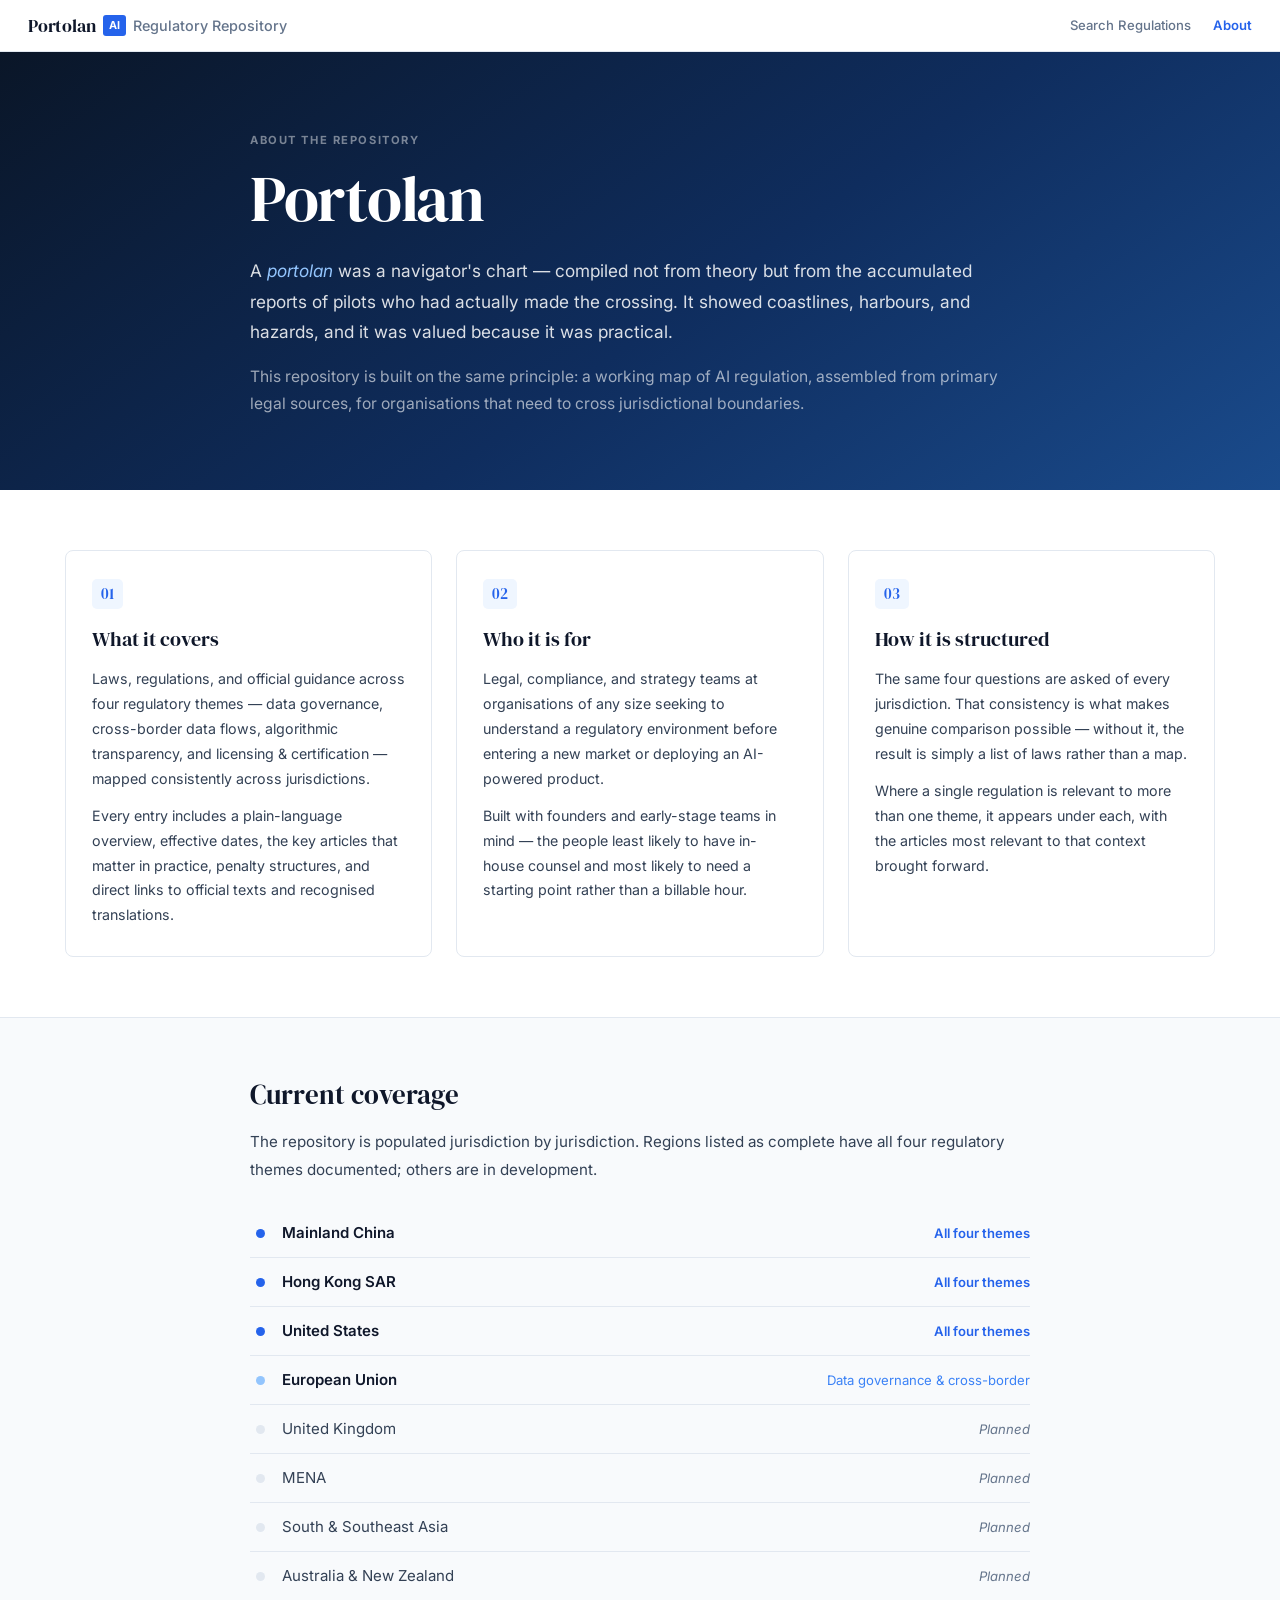
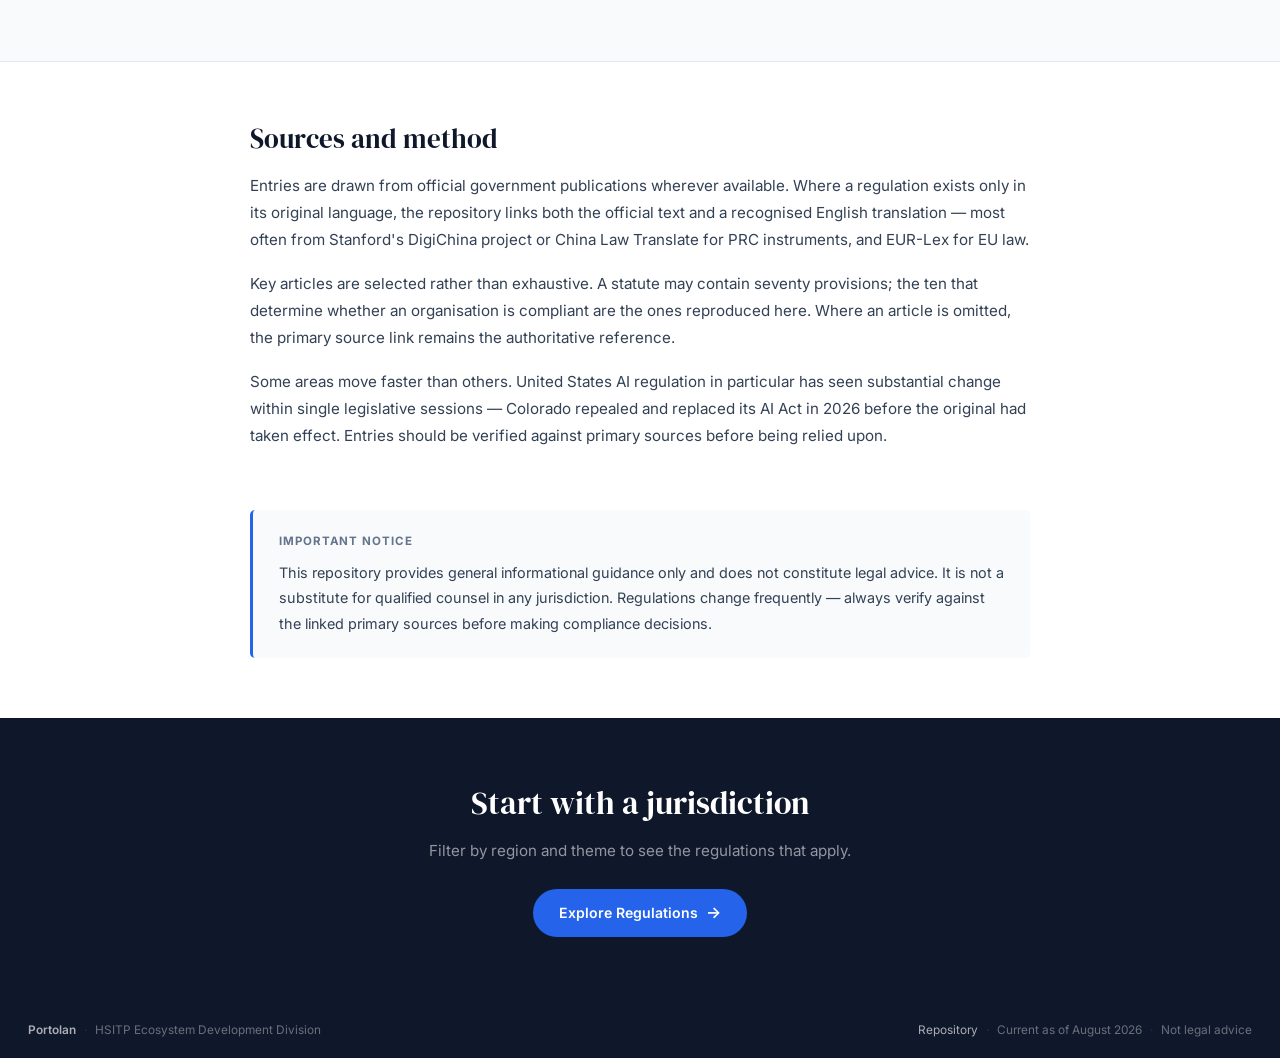
==== about.html @ 6fa6a789 "add about page" ====
<!DOCTYPE html>
<html lang="en">
<head>
  <meta charset="UTF-8">
  <meta name="viewport" content="width=device-width, initial-scale=1.0">
  <title>About — Portolan</title>
  <link href="https://fonts.googleapis.com/css2?family=DM+Serif+Display:ital@0;1&family=Inter:wght@400;500;600;700&display=swap" rel="stylesheet">
  <style>/* ════════════════════════════════════════════════════════════
   DESIGN TOKENS
   ════════════════════════════════════════════════════════════ */
:root {
  --blue:        #2563EB;
  --blue-mid:    #3B82F6;
  --blue-light:  #DBEAFE;
  --blue-xlight: #EFF6FF;
  --ink:         #0F172A;
  --ink-mid:     #334155;
  --ink-light:   #64748B;
  --rule:        #E2E8F0;
  --surface:     #F8FAFC;
  --white:       #FFFFFF;

  --c-data:         #0369A1; --c-data-bg:         #E0F2FE;
  --c-crossborder:  #6D28D9; --c-crossborder-bg:  #EDE9FE;
  --c-transparency: #0F766E; --c-transparency-bg: #CCFBF1;
  --c-licensing:    #B45309; --c-licensing-bg:    #FEF3C7;

  --font-display: 'DM Serif Display', Georgia, serif;
  --font-body:    'Inter', system-ui, sans-serif;
  --radius:       8px;
  --radius-sm:    5px;
  --shadow:       0 1px 3px rgba(0,0,0,0.07), 0 2px 8px rgba(0,0,0,0.05);
  --shadow-lg:    0 8px 28px rgba(0,0,0,0.12);
  --sidebar-w:    260px;
  --header-h:     52px;
}

*, *::before, *::after { box-sizing: border-box; margin: 0; padding: 0; }
html { scroll-behavior: smooth; }
body { font-family: var(--font-body); color: var(--ink-mid); background: var(--surface); line-height: 1.6; }
a { color: inherit; text-decoration: none; }
button { cursor: pointer; font-family: var(--font-body); }

/* ── HEADER ─────────────────────────────────────────────────  */
.site-header {
  position: fixed; top: 0; left: 0; right: 0;
  height: var(--header-h);
  background: rgba(255,255,255,0.93);
  backdrop-filter: blur(10px);
  border-bottom: 1px solid var(--rule);
  z-index: 300;
  display: flex; align-items: center;
}
.header-inner {
  max-width: 1300px; margin: 0 auto;
  padding: 0 28px; width: 100%;
  display: flex; align-items: center; justify-content: space-between;
}
.logo {
  display: flex; align-items: center; gap: 7px;
  font-weight: 600; font-size: 0.9rem; color: var(--ink);
  text-decoration: none;
}
.logo-mark {
  font-family: var(--font-display);
  font-size: 1.15rem;
  font-weight: 400;
  letter-spacing: -0.01em;
  color: var(--ink);
}
.logo-pill { background: var(--blue); color: #fff; font-size: 0.68rem; font-weight: 700; padding: 2px 6px; border-radius: 3px; }
.logo-rest { color: var(--ink-light); font-weight: 500; }
.header-nav { display: flex; gap: 22px; }
.nav-link { font-size: 0.82rem; font-weight: 500; color: var(--ink-light); transition: color 0.15s; }
.nav-link:hover { color: var(--blue); }

/* ── WELCOME ─────────────────────────────────────────────────  */
.welcome {
  min-height: 100vh;
  background: linear-gradient(145deg, #0A1628 0%, #0F2D5E 50%, #1A4B8C 100%);
  display: flex; align-items: center; justify-content: center;
  position: relative; overflow: hidden;
  padding-top: var(--header-h);
}
.ambient-words { position: absolute; inset: 0; pointer-events: none; user-select: none; }
.aw { position: absolute; font-family: var(--font-display); color: rgba(255,255,255,0.04); font-style: italic; white-space: nowrap; }
.aw-1  { top:  8%; left:  5%; font-size: 5.5rem; }
.aw-2  { top: 12%; right: 7%; font-size: 8rem; }
.aw-3  { top: 40%; left:  2%; font-size: 3.5rem; }
.aw-4  { top: 62%; left: 10%; font-size: 6rem; }
.aw-5  { top: 74%; right: 5%; font-size: 4.5rem; }
.aw-6  { top: 26%; left: 36%; font-size: 3rem; opacity: 0.03; }
.aw-7  { top: 82%; left: 42%; font-size: 4rem; }
.aw-8  { top:  4%; left: 56%; font-size: 2.8rem; }
.aw-9  { top: 50%; right: 3%; font-size: 7rem; }
.aw-10 { top: 88%; left:  2%; font-size: 3rem; }
.aw-11 { top: 32%; right: 22%; font-size: 4.5rem; }
.aw-12 { top: 67%; right: 28%; font-size: 2.8rem; }

.welcome-content { position: relative; z-index: 1; text-align: center; max-width: 640px; padding: 36px 28px; }
.welcome-eyebrow { font-size: 0.7rem; font-weight: 700; letter-spacing: 0.14em; text-transform: uppercase; color: rgba(255,255,255,0.45); margin-bottom: 16px; }
.welcome-title { font-family: var(--font-display); font-size: clamp(2.2rem, 4.5vw, 3.8rem); font-weight: 400; color: #fff; line-height: 1.15; margin-bottom: 18px; letter-spacing: -0.02em; }
.welcome-title em { font-style: italic; color: #93C5FD; }
.welcome-sub { font-size: 0.92rem; color: rgba(255,255,255,0.65); max-width: 480px; margin: 0 auto 24px; line-height: 1.65; }
.welcome-meta { display: flex; justify-content: center; flex-wrap: wrap; gap: 8px; margin-bottom: 32px; }
.meta-chip { background: rgba(255,255,255,0.08); border: 1px solid rgba(255,255,255,0.16); border-radius: 999px; padding: 4px 13px; font-size: 0.78rem; color: rgba(255,255,255,0.8); }
.meta-chip strong { color: #fff; }
.btn-explore { display: inline-flex; align-items: center; gap: 8px; background: var(--blue); color: #fff; font-size: 0.88rem; font-weight: 600; padding: 11px 26px; border-radius: 999px; border: none; transition: background 0.2s, transform 0.2s; cursor: pointer; }
.btn-explore:hover { background: var(--blue-mid); transform: translateY(-1px); }
.btn-arrow { font-size: 1rem; animation: bounce 2s ease-in-out infinite; }
@keyframes bounce { 0%,100%{transform:translateY(0)} 50%{transform:translateY(4px)} }
.scroll-hint { position: absolute; bottom: 20px; left: 50%; transform: translateX(-50%); font-size: 0.65rem; letter-spacing: 0.2em; text-transform: uppercase; color: rgba(255,255,255,0.25); }

/* ── PLATFORM LAYOUT ─────────────────────────────────────────  */
.platform {
  display: flex; min-height: 100vh;
  max-width: 1300px; margin: 0 auto;
  padding-top: 40px; align-items: flex-start;
}

/* ── SIDEBAR ─────────────────────────────────────────────────  */
.sidebar {
  width: var(--sidebar-w); flex-shrink: 0;
  position: sticky; top: calc(var(--header-h) + 20px);
  max-height: calc(100vh - var(--header-h) - 40px);
  overflow-y: auto; padding: 0 0 40px 24px;
}
.sidebar::-webkit-scrollbar { width: 3px; }
.sidebar::-webkit-scrollbar-thumb { background: var(--rule); border-radius: 2px; }
.sidebar-inner { background: var(--white); border-radius: var(--radius); border: 1px solid var(--rule); padding: 18px 20px; box-shadow: var(--shadow); }
.sidebar-header { display: flex; align-items: center; justify-content: space-between; margin-bottom: 16px; padding-bottom: 12px; border-bottom: 1px solid var(--rule); }
.sidebar-title { font-size: 0.75rem; font-weight: 700; text-transform: uppercase; letter-spacing: 0.08em; color: var(--ink); }
.btn-clear-all { font-size: 0.72rem; color: var(--blue); background: none; border: none; font-weight: 600; padding: 0; }
.btn-clear-all:hover { text-decoration: underline; }

.filter-block { margin-bottom: 16px; }
.filter-label { display: block; font-size: 0.7rem; font-weight: 700; text-transform: uppercase; letter-spacing: 0.07em; color: var(--ink-light); margin-bottom: 6px; }
.search-wrap { position: relative; }
.filter-input { width: 100%; padding: 7px 10px 7px 30px; border: 1.5px solid var(--rule); border-radius: var(--radius-sm); font-size: 0.82rem; color: var(--ink); background: var(--surface); transition: border-color 0.15s; }
.filter-input:focus { outline: none; border-color: var(--blue); }
.search-icon { position: absolute; left: 9px; top: 50%; transform: translateY(-50%); font-size: 1rem; color: var(--ink-light); pointer-events: none; }
.filter-select {
  width: 100%; padding: 7px 28px 7px 10px;
  border: 1.5px solid var(--rule); border-radius: var(--radius-sm);
  font-size: 0.82rem; color: var(--ink); background: var(--surface);
  appearance: none;
  background-image: url("data:image/svg+xml,%3Csvg xmlns='http://www.w3.org/2000/svg' width='10' height='6' viewBox='0 0 10 6'%3E%3Cpath d='M1 1l4 4 4-4' stroke='%2364748B' stroke-width='1.5' fill='none' stroke-linecap='round'/%3E%3C/svg%3E");
  background-repeat: no-repeat; background-position: right 10px center;
  cursor: pointer; transition: border-color 0.15s;
}
.filter-select:focus { outline: none; border-color: var(--blue); }

.theme-pills { display: flex; flex-direction: column; gap: 5px; }
.theme-pill { text-align: left; padding: 6px 10px; border-radius: var(--radius-sm); border: 1.5px solid var(--rule); background: var(--white); font-size: 0.78rem; font-weight: 500; color: var(--ink-mid); transition: all 0.12s; }
.theme-pill:hover { border-color: var(--blue); color: var(--blue); }
.theme-pill.active { background: var(--blue-xlight); border-color: var(--blue-light); color: var(--blue); font-weight: 600; }
.theme-pill[data-theme="data"].active         { background: var(--c-data-bg);         border-color: #BAE6FD; color: var(--c-data); }
.theme-pill[data-theme="crossborder"].active  { background: var(--c-crossborder-bg);  border-color: #C4B5FD; color: var(--c-crossborder); }
.theme-pill[data-theme="transparency"].active { background: var(--c-transparency-bg); border-color: #99F6E4; color: var(--c-transparency); }
.theme-pill[data-theme="licensing"].active    { background: var(--c-licensing-bg);    border-color: #FDE68A; color: var(--c-licensing); }
.btn-apply { width: 100%; padding: 8px 0; background: var(--blue); color: #fff; border: none; border-radius: var(--radius-sm); font-size: 0.82rem; font-weight: 600; transition: background 0.15s; margin-top: 4px; }
.btn-apply:hover { background: var(--blue-mid); }

/* ── RESULTS AREA ────────────────────────────────────────────  */
.results-area { flex: 1; min-width: 0; padding: 0 28px 56px; }
.results-topbar { display: flex; align-items: center; justify-content: space-between; margin-bottom: 14px; padding-bottom: 12px; border-bottom: 1px solid var(--rule); }
.results-count { font-size: 0.8rem; color: var(--ink-light); font-weight: 500; }
.sort-wrap { display: flex; align-items: center; gap: 7px; }
.sort-label { font-size: 0.76rem; color: var(--ink-light); }
.sort-select { padding: 4px 24px 4px 8px; border: 1.5px solid var(--rule); border-radius: var(--radius-sm); font-size: 0.78rem; color: var(--ink); background: var(--white); appearance: none; background-image: url("data:image/svg+xml,%3Csvg xmlns='http://www.w3.org/2000/svg' width='10' height='6' viewBox='0 0 10 6'%3E%3Cpath d='M1 1l4 4 4-4' stroke='%2364748B' stroke-width='1.5' fill='none' stroke-linecap='round'/%3E%3C/svg%3E"); background-repeat: no-repeat; background-position: right 8px center; cursor: pointer; }

/* Active filter tags */
.active-tags { display: flex; flex-wrap: wrap; gap: 6px; margin-bottom: 16px; min-height: 0; }
.active-tag { display: inline-flex; align-items: center; gap: 5px; background: var(--blue-xlight); border: 1px solid var(--blue-light); border-radius: 999px; padding: 2px 9px 2px 10px; font-size: 0.73rem; font-weight: 600; color: var(--blue); }
.tag-remove { background: none; border: none; color: var(--blue); font-size: 0.95rem; line-height: 1; padding: 0; opacity: 0.7; }
.tag-remove:hover { opacity: 1; }

/* ── OVERVIEW PANEL ──────────────────────────────────────────  */
#overview-panel { display: none; margin-bottom: 22px; }
.overview-inner {
  background: linear-gradient(135deg, #EFF6FF 0%, #F0FDF4 100%);
  border: 1.5px solid var(--blue-light);
  border-radius: var(--radius);
  padding: 20px 24px;
}
.overview-eyebrow { font-size: 0.67rem; font-weight: 700; text-transform: uppercase; letter-spacing: 0.1em; color: var(--blue); margin-bottom: 5px; }
.overview-title { font-family: var(--font-display); font-size: 1.2rem; color: var(--ink); margin-bottom: 10px; font-weight: 400; line-height: 1.3; }
.overview-intro { font-size: 0.84rem; color: var(--ink-mid); line-height: 1.65; margin-bottom: 14px; }
.overview-sub { font-size: 0.68rem; font-weight: 700; text-transform: uppercase; letter-spacing: 0.07em; color: var(--ink-light); margin-bottom: 8px; }
.overview-list { list-style: none; display: flex; flex-direction: column; gap: 5px; margin-bottom: 12px; }
.overview-list li { font-size: 0.82rem; color: var(--ink-mid); line-height: 1.5; padding-left: 16px; position: relative; }
.overview-list li::before { content: "→"; position: absolute; left: 0; color: var(--blue); font-size: 0.74rem; }
.overview-note { font-size: 0.78rem; color: var(--ink-light); line-height: 1.55; padding: 9px 12px; background: rgba(255,255,255,0.7); border-radius: var(--radius-sm); border-left: 3px solid var(--blue-light); }
.overview-note strong { color: var(--ink-mid); }

/* ── THEME GROUP ─────────────────────────────────────────────  */
.results-grid { display: flex; flex-direction: column; gap: 24px; }
.theme-group { display: flex; flex-direction: column; }
.theme-group-header { display: flex; align-items: center; justify-content: space-between; margin-bottom: 12px; padding-bottom: 8px; border-bottom: 1px solid var(--rule); }
.theme-group-count { font-size: 0.72rem; color: var(--ink-light); font-weight: 500; }

/* ── THEME TAGS ──────────────────────────────────────────────  */
.theme-tag { display: inline-block; border-radius: 999px; padding: 2px 9px; font-size: 0.68rem; font-weight: 700; }
.theme-tag.data         { background: var(--c-data-bg);         color: var(--c-data); }
.theme-tag.crossborder  { background: var(--c-crossborder-bg);  color: var(--c-crossborder); }
.theme-tag.transparency { background: var(--c-transparency-bg); color: var(--c-transparency); }
.theme-tag.licensing    { background: var(--c-licensing-bg);    color: var(--c-licensing); }

/* ── SQUARE TILES ────────────────────────────────────────────
   This is the key UI element — small square buttons, title only.
   Content is revealed only in the popup modal.
   ────────────────────────────────────────────────────────────  */
.tiles-grid {
  display: grid;
  /*
    Fixed square-ish tiles: 160px minimum width.
    Auto-fill means as many columns as fit the space.
  */
  grid-template-columns: repeat(auto-fill, minmax(160px, 1fr));
  gap: 10px;
}

.reg-tile {
  /* Square via aspect-ratio */
  aspect-ratio: 1 / 1;
  background: var(--white);
  border: 1.5px solid var(--rule);
  border-radius: var(--radius);
  padding: 14px;
  cursor: pointer;
  display: flex;
  flex-direction: column;
  align-items: flex-start;
  justify-content: space-between;
  text-align: left;
  transition: transform 0.15s, box-shadow 0.15s, border-color 0.15s, background 0.15s;
}
.reg-tile:hover {
  transform: translateY(-2px);
  box-shadow: var(--shadow-lg);
  border-color: var(--blue-light);
  background: var(--blue-xlight);
}

/* Short name badge at top */
.tile-badge {
  background: var(--ink);
  color: var(--white);
  font-size: 0.62rem;
  font-weight: 700;
  padding: 2px 7px;
  border-radius: 3px;
  letter-spacing: 0.04em;
  white-space: nowrap;
  transition: background 0.15s;
}
.reg-tile:hover .tile-badge { background: var(--blue); }

/* Regulation name at bottom */
.tile-name {
  font-size: 0.78rem;
  font-weight: 600;
  color: var(--ink);
  line-height: 1.35;
  /* Allow wrapping — tiles are square so text can fill the space */
  word-break: break-word;
  hyphens: auto;
}

/* ── EMPTY STATE ─────────────────────────────────────────────  */
.empty-state { text-align: center; padding: 60px 24px; }
.empty-title { font-family: var(--font-display); font-size: 1.3rem; color: var(--ink); margin-bottom: 6px; }
.empty-sub { font-size: 0.84rem; color: var(--ink-light); }

/* ── MODAL ───────────────────────────────────────────────────  */
.modal-overlay { position: fixed; inset: 0; background: rgba(10,22,40,0.52); display: none; align-items: center; justify-content: center; z-index: 400; padding: 20px; }
.modal-overlay.active { display: flex; }
.modal-box { background: var(--white); border-radius: 12px; box-shadow: var(--shadow-lg); max-width: 680px; width: 100%; max-height: 88vh; overflow-y: auto; padding: 36px 40px; position: relative; }
.modal-box::-webkit-scrollbar { width: 3px; }
.modal-box::-webkit-scrollbar-thumb { background: var(--rule); border-radius: 2px; }
.modal-close { position: absolute; top: 16px; right: 18px; background: var(--surface); border: 1px solid var(--rule); border-radius: 50%; width: 30px; height: 30px; font-size: 1.1rem; color: var(--ink-light); line-height: 1; transition: background 0.15s; cursor: pointer; }
.modal-close:hover { background: var(--rule); }
.modal-region { font-size: 0.68rem; font-weight: 700; text-transform: uppercase; letter-spacing: 0.08em; color: var(--blue); margin-bottom: 5px; }
.modal-title { font-family: var(--font-display); font-size: 1.45rem; color: var(--ink); margin-bottom: 12px; line-height: 1.25; }
.modal-section { margin-bottom: 18px; }
.modal-section h3 { font-size: 0.68rem; font-weight: 700; text-transform: uppercase; letter-spacing: 0.07em; color: var(--ink-light); margin-bottom: 6px; }
.modal-section p { font-size: 0.87rem; color: var(--ink-mid); line-height: 1.65; }

/* Key articles table */
.articles-list { display: flex; flex-direction: column; }
.article-row { display: grid; grid-template-columns: 190px 1fr; gap: 14px; padding: 8px 0; border-bottom: 1px solid var(--rule); align-items: baseline; }
.article-row:last-child { border-bottom: none; }
.article-ref  { font-size: 0.75rem; font-weight: 700; color: var(--blue); }
.article-text { font-size: 0.82rem; color: var(--ink-mid); line-height: 1.55; }

/* Source links */
.modal-sources { display: flex; gap: 14px; padding-top: 14px; border-top: 1px dashed var(--rule); flex-wrap: wrap; margin-top: 4px; }
.source-link { font-size: 0.77rem; font-weight: 600; text-decoration: none; transition: opacity 0.15s; }
.source-link:hover { opacity: 0.7; }
.source-link.primary  { color: var(--blue);      border-bottom: 1.5px solid var(--blue-light); }
.source-link.secondary{ color: var(--ink-light); border-bottom: 1.5px solid var(--rule); }

/* ── FOOTER ──────────────────────────────────────────────────  */
.site-footer { background: var(--ink); padding: 18px 28px; }
.footer-inner { max-width: 1300px; margin: 0 auto; display: flex; justify-content: space-between; align-items: center; flex-wrap: wrap; gap: 6px; }
.footer-left, .footer-right { display: flex; align-items: center; gap: 8px; font-size: 0.74rem; color: rgba(255,255,255,0.38); }
.footer-logo { color: rgba(255,255,255,0.65); font-weight: 600; }
.footer-divider { opacity: 0.3; }

/* ── RESPONSIVE ──────────────────────────────────────────────  */
@media (max-width: 900px) {
  .platform { flex-direction: column; padding-top: 20px; }
  .sidebar { width: 100%; position: static; max-height: none; padding: 0 16px; overflow: visible; }
  .results-area { padding: 0 16px 40px; }
  .about-inner { grid-template-columns: 1fr; gap: 20px; }
  .tiles-grid { grid-template-columns: repeat(auto-fill, minmax(130px, 1fr)); }
}
@media (max-width: 600px) {
  .welcome-title { font-size: 2rem; }
  .header-inner { padding: 0 14px; }
  .logo-rest { display: none; }
  .modal-box { padding: 24px 18px; }
  .article-row { grid-template-columns: 1fr; gap: 3px; }
}

/* ── MODAL SOURCES LIST ──────────────────────────────────────
   Multiple descriptive source links stacked vertically.
   ──────────────────────────────────────────────────────────── */
.sources-list {
  display: flex;
  flex-direction: column;
  gap: 7px;
}
.modal-sources {
  padding-top: 14px;
  border-top: 1px dashed var(--rule);
  margin-top: 4px;
}
.modal-sources h3 {
  font-size: 0.68rem;
  font-weight: 700;
  text-transform: uppercase;
  letter-spacing: 0.07em;
  color: var(--ink-light);
  margin-bottom: 10px;
}

/* ════════════════════════════════════════════════════════════
   WELCOME — Portolan wordmark + tagline
   ════════════════════════════════════════════════════════════ */
.welcome-title {
  font-family: var(--font-display);
  font-size: clamp(3rem, 7vw, 5.5rem);
  font-weight: 400;
  color: #fff;
  line-height: 1.05;
  margin-bottom: 6px;
  letter-spacing: -0.02em;
}
.welcome-tagline {
  font-size: 1.15rem;
  color: #93C5FD;
  margin-bottom: 20px;
  font-family: var(--font-display);
}
.welcome-tagline em { font-style: italic; }

/* Nav active state */
.nav-link.active { color: var(--blue); font-weight: 600; }

/* Footer link */
.footer-link {
  color: rgba(255,255,255,0.65);
  text-decoration: none;
  transition: color 0.15s;
}
.footer-link:hover { color: #fff; }

/* ════════════════════════════════════════════════════════════
   ABOUT PAGE
   ════════════════════════════════════════════════════════════ */
.about-page {
  padding-top: var(--header-h);
  background: var(--white);
}

/* ── HERO ────────────────────────────────────────────────── */
.about-hero {
  background: linear-gradient(145deg, #0A1628 0%, #0F2D5E 55%, #1A4B8C 100%);
  padding: 80px 28px 72px;
}
.about-hero-inner {
  max-width: 780px;
  margin: 0 auto;
}
.about-eyebrow {
  font-size: 0.7rem;
  font-weight: 700;
  letter-spacing: 0.14em;
  text-transform: uppercase;
  color: rgba(255,255,255,0.45);
  margin-bottom: 14px;
}
.about-title {
  font-family: var(--font-display);
  font-size: clamp(2.6rem, 5vw, 4rem);
  font-weight: 400;
  color: #fff;
  line-height: 1.1;
  margin-bottom: 22px;
  letter-spacing: -0.02em;
}
.about-lede {
  font-size: 1.08rem;
  color: rgba(255,255,255,0.85);
  line-height: 1.75;
  margin-bottom: 16px;
}
.about-lede em { color: #93C5FD; font-style: italic; }
.about-lede-sub {
  font-size: 0.98rem;
  color: rgba(255,255,255,0.6);
  line-height: 1.75;
}

/* ── SECTIONS ────────────────────────────────────────────── */
.about-section {
  padding: 60px 28px;
}
.about-section-alt {
  background: var(--surface);
  border-top: 1px solid var(--rule);
  border-bottom: 1px solid var(--rule);
}
.about-inner-narrow {
  max-width: 780px;
  margin: 0 auto;
}
.about-h2 {
  font-family: var(--font-display);
  font-size: 1.7rem;
  font-weight: 400;
  color: var(--ink);
  margin-bottom: 16px;
  line-height: 1.25;
}
.about-body {
  font-size: 0.95rem;
  color: var(--ink-mid);
  line-height: 1.8;
  margin-bottom: 16px;
}
.about-body:last-child { margin-bottom: 0; }

/* ── THREE-COLUMN CARDS ──────────────────────────────────── */
.about-grid {
  max-width: 1150px;
  margin: 0 auto;
  display: grid;
  grid-template-columns: repeat(3, 1fr);
  gap: 24px;
}
.about-card {
  background: var(--white);
  border: 1.5px solid var(--rule);
  border-radius: var(--radius);
  padding: 28px 26px;
  position: relative;
}
.about-card-num {
  display: inline-block;
  font-family: var(--font-display);
  font-size: 0.95rem;
  color: var(--blue);
  background: var(--blue-xlight);
  border-radius: 5px;
  padding: 3px 9px;
  margin-bottom: 14px;
}
.about-card h3 {
  font-family: var(--font-display);
  font-size: 1.25rem;
  font-weight: 400;
  color: var(--ink);
  margin-bottom: 12px;
}
.about-card p {
  font-size: 0.89rem;
  color: var(--ink-mid);
  line-height: 1.75;
  margin-bottom: 12px;
}
.about-card p:last-child { margin-bottom: 0; }

/* ── COVERAGE LIST ───────────────────────────────────────── */
.coverage-list {
  margin-top: 26px;
  display: flex;
  flex-direction: column;
}
.coverage-row {
  display: grid;
  grid-template-columns: 20px 1fr auto;
  align-items: center;
  gap: 12px;
  padding: 12px 0;
  border-bottom: 1px solid var(--rule);
}
.coverage-row:last-child { border-bottom: none; }
.coverage-dot {
  width: 9px; height: 9px;
  border-radius: 50%;
  background: var(--rule);
  justify-self: center;
}
.coverage-dot.done    { background: var(--blue); }
.coverage-dot.partial { background: #93C5FD; }
.coverage-name {
  font-size: 0.94rem;
  color: var(--ink-mid);
}
.coverage-row .coverage-dot.done ~ .coverage-name,
.coverage-row .coverage-dot.partial ~ .coverage-name {
  color: var(--ink);
  font-weight: 600;
}
.coverage-status {
  font-size: 0.82rem;
  color: var(--ink-light);
  font-style: italic;
}
.coverage-status.done    { color: var(--blue); font-style: normal; font-weight: 600; }
.coverage-status.partial { color: #3B82F6; font-style: normal; }

/* ── NOTICE ──────────────────────────────────────────────── */
.about-notice-section { padding-top: 0; }
.about-notice {
  background: var(--surface);
  border-left: 3px solid var(--blue);
  border-radius: var(--radius-sm);
  padding: 22px 26px;
}
.about-notice h3 {
  font-size: 0.72rem;
  font-weight: 700;
  text-transform: uppercase;
  letter-spacing: 0.08em;
  color: var(--ink-light);
  margin-bottom: 10px;
}
.about-notice p {
  font-size: 0.9rem;
  color: var(--ink-mid);
  line-height: 1.75;
}

/* ── CTA ─────────────────────────────────────────────────── */
.about-cta {
  background: var(--ink);
  padding: 60px 28px 66px;
  text-align: center;
}
.about-cta-title {
  font-family: var(--font-display);
  font-size: 2rem;
  font-weight: 400;
  color: #fff;
  margin-bottom: 10px;
}
.about-cta-sub {
  font-size: 0.95rem;
  color: rgba(255,255,255,0.55);
  margin-bottom: 26px;
}
.about-cta .btn-arrow { animation: none; }

/* ── RESPONSIVE ──────────────────────────────────────────── */
@media (max-width: 900px) {
  .about-grid { grid-template-columns: 1fr; gap: 18px; }
  .about-hero { padding: 56px 20px 48px; }
  .about-section { padding: 44px 20px; }
}
@media (max-width: 600px) {
  .coverage-row { grid-template-columns: 20px 1fr; }
  .coverage-status { grid-column: 2; font-size: 0.78rem; }
}
</style>
</head>
<body>

  <!-- ══ STICKY HEADER ══════════════════════════════════════ -->
  <header class="site-header">
    <div class="header-inner">
      <a href="index.html" class="logo">
        <span class="logo-mark">Portolan</span>
        <span class="logo-pill">AI</span>
        <span class="logo-rest">Regulatory Repository</span>
      </a>
      <nav class="header-nav">
        <a href="index.html#repository" class="nav-link">Search Regulations</a>
        <a href="about.html" class="nav-link active">About</a>
      </nav>
    </div>
  </header>

  <!-- ══ ABOUT PAGE ════════════════════════════════════════ -->
  <main class="about-page">

    <!-- Hero -->
    <section class="about-hero">
      <div class="about-hero-inner">
        <p class="about-eyebrow">About the Repository</p>
        <h1 class="about-title">Portolan</h1>
        <p class="about-lede">
          A <em>portolan</em> was a navigator's chart — compiled not from theory but from the
          accumulated reports of pilots who had actually made the crossing. It showed coastlines,
          harbours, and hazards, and it was valued because it was practical.
        </p>
        <p class="about-lede-sub">
          This repository is built on the same principle: a working map of AI regulation,
          assembled from primary legal sources, for organisations that need to cross
          jurisdictional boundaries.
        </p>
      </div>
    </section>

    <!-- Three columns -->
    <section class="about-section">
      <div class="about-grid">
        <div class="about-card">
          <span class="about-card-num">01</span>
          <h3>What it covers</h3>
          <p>
            Laws, regulations, and official guidance across four regulatory themes —
            data governance, cross-border data flows, algorithmic transparency, and
            licensing &amp; certification — mapped consistently across jurisdictions.
          </p>
          <p>
            Every entry includes a plain-language overview, effective dates, the key
            articles that matter in practice, penalty structures, and direct links to
            official texts and recognised translations.
          </p>
        </div>

        <div class="about-card">
          <span class="about-card-num">02</span>
          <h3>Who it is for</h3>
          <p>
            Legal, compliance, and strategy teams at organisations of any size seeking to
            understand a regulatory environment before entering a new market or deploying
            an AI-powered product.
          </p>
          <p>
            Built with founders and early-stage teams in mind — the people least likely to
            have in-house counsel and most likely to need a starting point rather than a
            billable hour.
          </p>
        </div>

        <div class="about-card">
          <span class="about-card-num">03</span>
          <h3>How it is structured</h3>
          <p>
            The same four questions are asked of every jurisdiction. That consistency is
            what makes genuine comparison possible — without it, the result is simply a
            list of laws rather than a map.
          </p>
          <p>
            Where a single regulation is relevant to more than one theme, it appears under
            each, with the articles most relevant to that context brought forward.
          </p>
        </div>
      </div>
    </section>

    <!-- Coverage -->
    <section class="about-section about-section-alt">
      <div class="about-inner-narrow">
        <h2 class="about-h2">Current coverage</h2>
        <p class="about-body">
          The repository is populated jurisdiction by jurisdiction. Regions listed as complete
          have all four regulatory themes documented; others are in development.
        </p>

        <div class="coverage-list">
          <div class="coverage-row">
            <span class="coverage-dot done"></span>
            <span class="coverage-name">Mainland China</span>
            <span class="coverage-status done">All four themes</span>
          </div>
          <div class="coverage-row">
            <span class="coverage-dot done"></span>
            <span class="coverage-name">Hong Kong SAR</span>
            <span class="coverage-status done">All four themes</span>
          </div>
          <div class="coverage-row">
            <span class="coverage-dot done"></span>
            <span class="coverage-name">United States</span>
            <span class="coverage-status done">All four themes</span>
          </div>
          <div class="coverage-row">
            <span class="coverage-dot partial"></span>
            <span class="coverage-name">European Union</span>
            <span class="coverage-status partial">Data governance &amp; cross-border</span>
          </div>
          <div class="coverage-row">
            <span class="coverage-dot"></span>
            <span class="coverage-name">United Kingdom</span>
            <span class="coverage-status">Planned</span>
          </div>
          <div class="coverage-row">
            <span class="coverage-dot"></span>
            <span class="coverage-name">MENA</span>
            <span class="coverage-status">Planned</span>
          </div>
          <div class="coverage-row">
            <span class="coverage-dot"></span>
            <span class="coverage-name">South &amp; Southeast Asia</span>
            <span class="coverage-status">Planned</span>
          </div>
          <div class="coverage-row">
            <span class="coverage-dot"></span>
            <span class="coverage-name">Australia &amp; New Zealand</span>
            <span class="coverage-status">Planned</span>
          </div>
        </div>
      </div>
    </section>

    <!-- Sources & method -->
    <section class="about-section">
      <div class="about-inner-narrow">
        <h2 class="about-h2">Sources and method</h2>
        <p class="about-body">
          Entries are drawn from official government publications wherever available. Where a
          regulation exists only in its original language, the repository links both the
          official text and a recognised English translation — most often from Stanford's
          DigiChina project or China Law Translate for PRC instruments, and EUR-Lex for EU law.
        </p>
        <p class="about-body">
          Key articles are selected rather than exhaustive. A statute may contain seventy
          provisions; the ten that determine whether an organisation is compliant are the ones
          reproduced here. Where an article is omitted, the primary source link remains the
          authoritative reference.
        </p>
        <p class="about-body">
          Some areas move faster than others. United States AI regulation in particular has
          seen substantial change within single legislative sessions — Colorado repealed and
          replaced its AI Act in 2026 before the original had taken effect. Entries should be
          verified against primary sources before being relied upon.
        </p>
      </div>
    </section>

    <!-- Notice -->
    <section class="about-section about-notice-section">
      <div class="about-inner-narrow">
        <div class="about-notice">
          <h3>Important notice</h3>
          <p>
            This repository provides general informational guidance only and does not constitute
            legal advice. It is not a substitute for qualified counsel in any jurisdiction.
            Regulations change frequently — always verify against the linked primary sources
            before making compliance decisions.
          </p>
        </div>
      </div>
    </section>

    <!-- CTA -->
    <section class="about-cta">
      <div class="about-inner-narrow">
        <h2 class="about-cta-title">Start with a jurisdiction</h2>
        <p class="about-cta-sub">Filter by region and theme to see the regulations that apply.</p>
        <a href="index.html#repository" class="btn-explore">
          Explore Regulations
          <span class="btn-arrow">→</span>
        </a>
      </div>
    </section>

  </main>

  <!-- ══ FOOTER ════════════════════════════════════════════ -->
  <footer class="site-footer">
    <div class="footer-inner">
      <div class="footer-left">
        <span class="footer-logo">Portolan</span>
        <span class="footer-divider">·</span>
        <span>HSITP Ecosystem Development Division</span>
      </div>
      <div class="footer-right">
        <a href="index.html" class="footer-link">Repository</a>
        <span class="footer-divider">·</span>
        <span>Current as of August 2026</span>
        <span class="footer-divider">·</span>
        <span>Not legal advice</span>
      </div>
    </div>
  </footer>

</body>
</html>
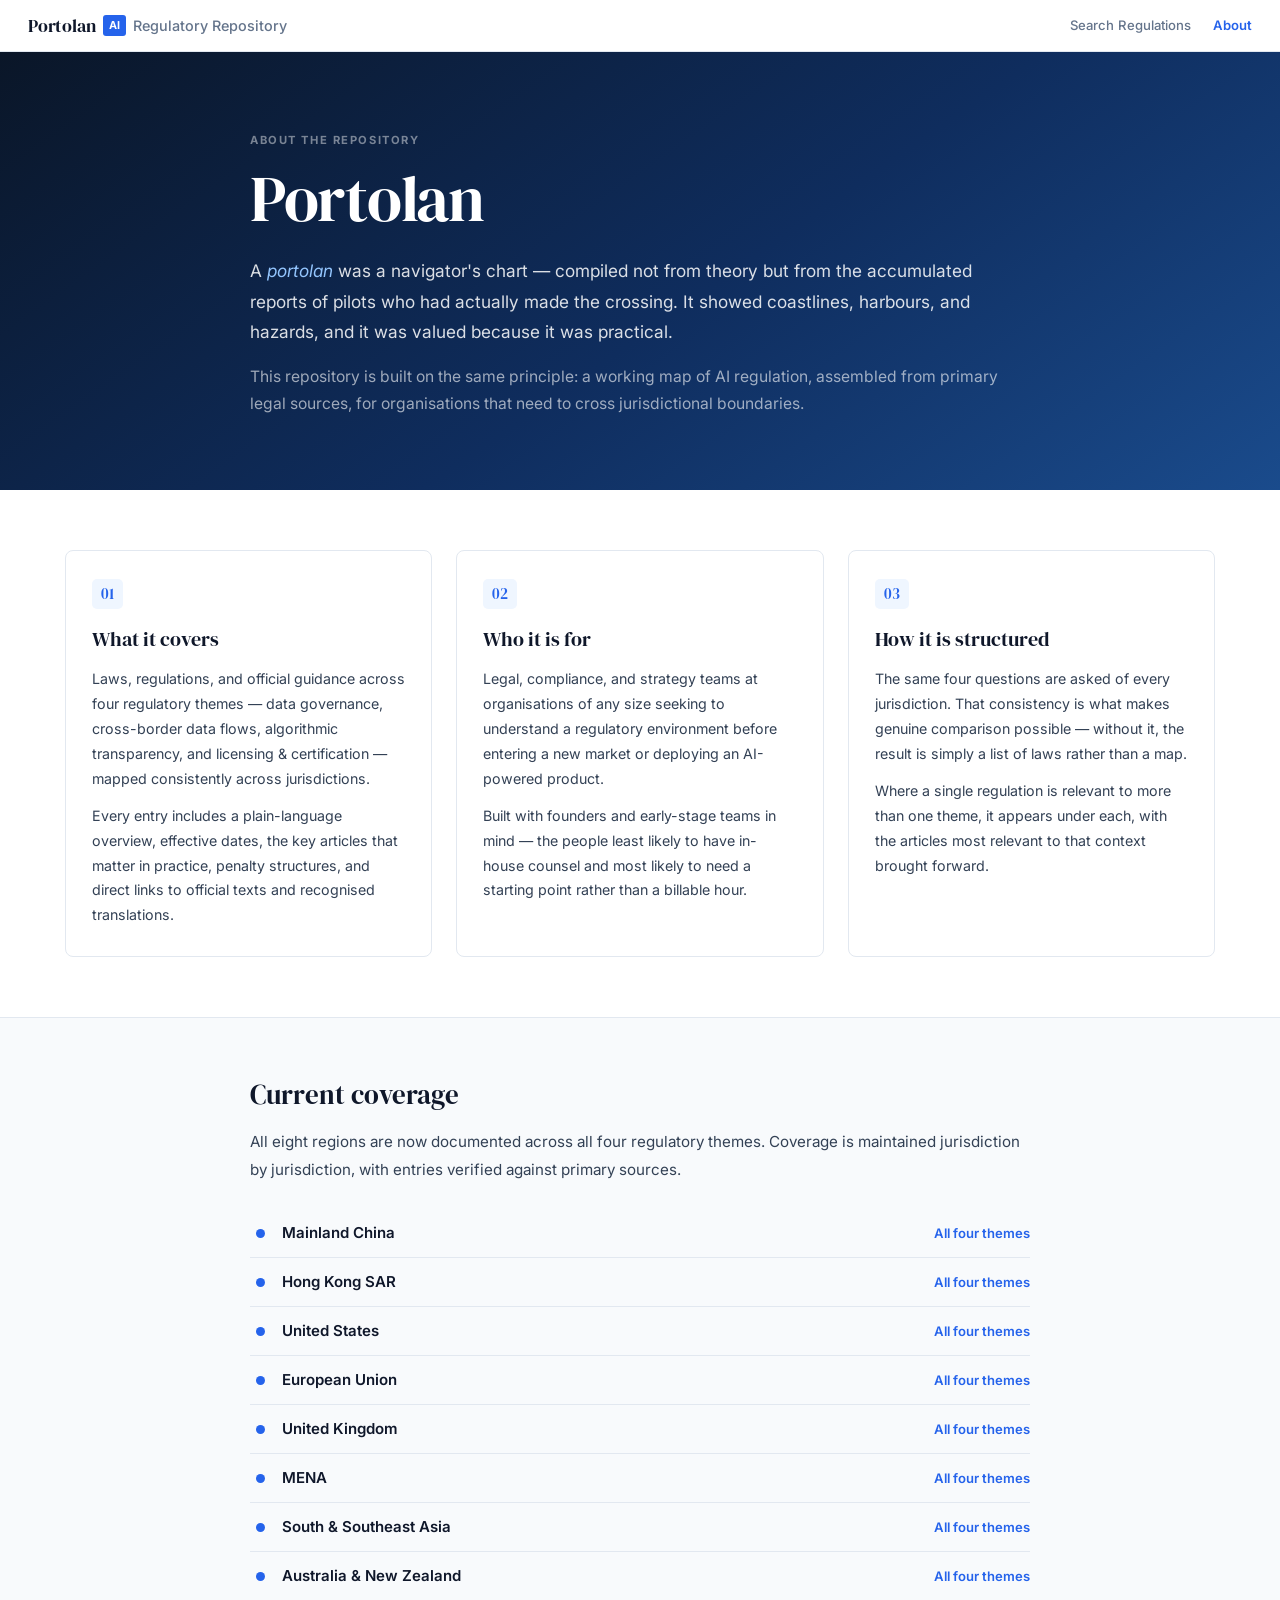
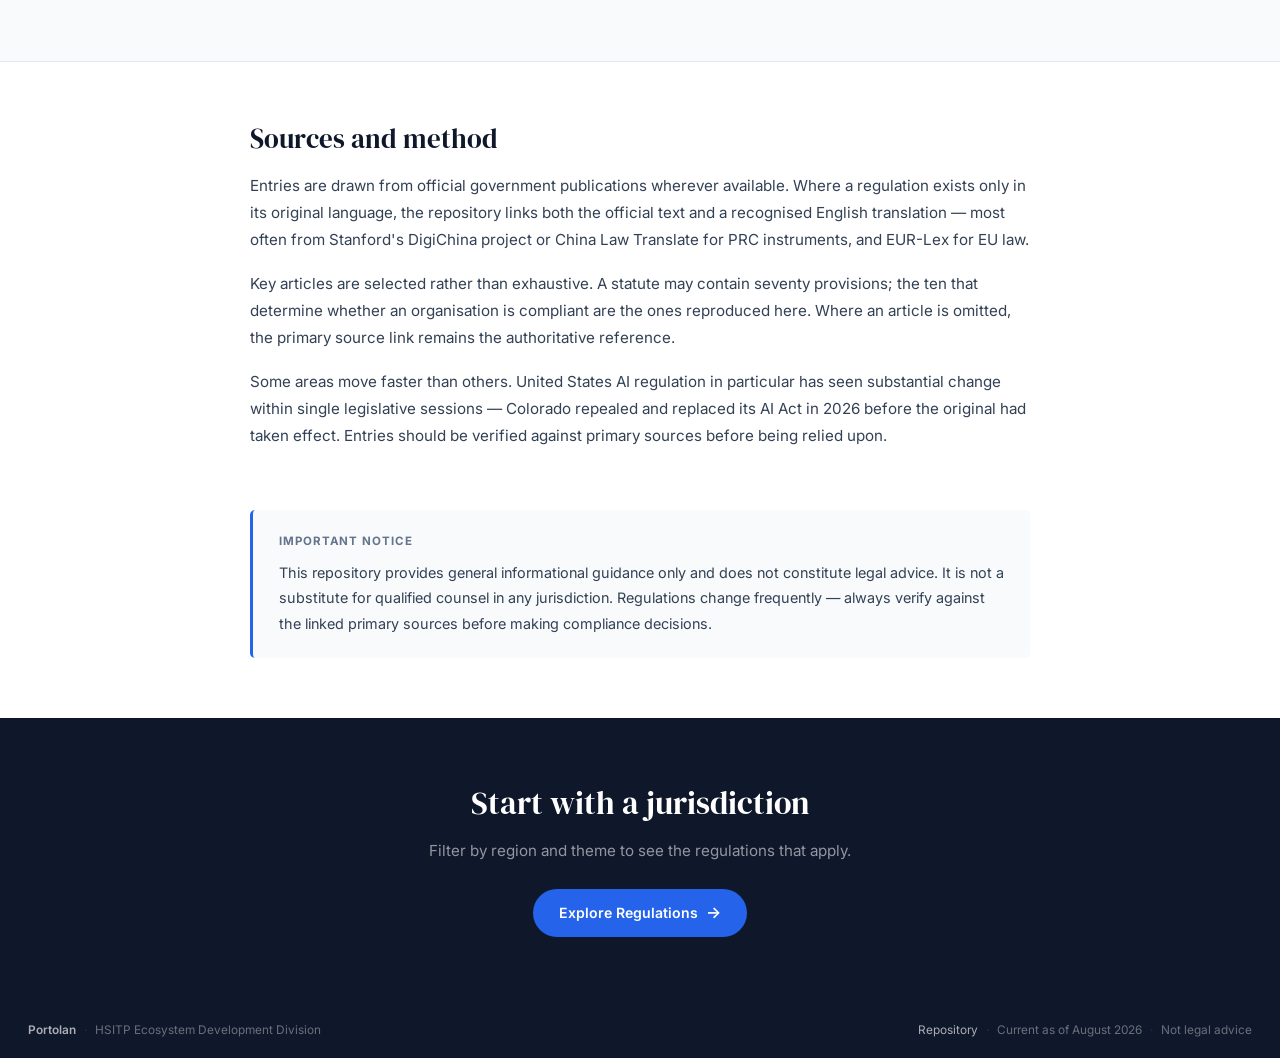
==== commit 0b5f199e: "website with chatbot" ====
--- a/about.html
+++ b/about.html
@@ -5,586 +5,7 @@
   <meta name="viewport" content="width=device-width, initial-scale=1.0">
   <title>About — Portolan</title>
   <link href="https://fonts.googleapis.com/css2?family=DM+Serif+Display:ital@0;1&family=Inter:wght@400;500;600;700&display=swap" rel="stylesheet">
-  <style>/* ════════════════════════════════════════════════════════════
-   DESIGN TOKENS
-   ════════════════════════════════════════════════════════════ */
-:root {
-  --blue:        #2563EB;
-  --blue-mid:    #3B82F6;
-  --blue-light:  #DBEAFE;
-  --blue-xlight: #EFF6FF;
-  --ink:         #0F172A;
-  --ink-mid:     #334155;
-  --ink-light:   #64748B;
-  --rule:        #E2E8F0;
-  --surface:     #F8FAFC;
-  --white:       #FFFFFF;
-
-  --c-data:         #0369A1; --c-data-bg:         #E0F2FE;
-  --c-crossborder:  #6D28D9; --c-crossborder-bg:  #EDE9FE;
-  --c-transparency: #0F766E; --c-transparency-bg: #CCFBF1;
-  --c-licensing:    #B45309; --c-licensing-bg:    #FEF3C7;
-
-  --font-display: 'DM Serif Display', Georgia, serif;
-  --font-body:    'Inter', system-ui, sans-serif;
-  --radius:       8px;
-  --radius-sm:    5px;
-  --shadow:       0 1px 3px rgba(0,0,0,0.07), 0 2px 8px rgba(0,0,0,0.05);
-  --shadow-lg:    0 8px 28px rgba(0,0,0,0.12);
-  --sidebar-w:    260px;
-  --header-h:     52px;
-}
-
-*, *::before, *::after { box-sizing: border-box; margin: 0; padding: 0; }
-html { scroll-behavior: smooth; }
-body { font-family: var(--font-body); color: var(--ink-mid); background: var(--surface); line-height: 1.6; }
-a { color: inherit; text-decoration: none; }
-button { cursor: pointer; font-family: var(--font-body); }
-
-/* ── HEADER ─────────────────────────────────────────────────  */
-.site-header {
-  position: fixed; top: 0; left: 0; right: 0;
-  height: var(--header-h);
-  background: rgba(255,255,255,0.93);
-  backdrop-filter: blur(10px);
-  border-bottom: 1px solid var(--rule);
-  z-index: 300;
-  display: flex; align-items: center;
-}
-.header-inner {
-  max-width: 1300px; margin: 0 auto;
-  padding: 0 28px; width: 100%;
-  display: flex; align-items: center; justify-content: space-between;
-}
-.logo {
-  display: flex; align-items: center; gap: 7px;
-  font-weight: 600; font-size: 0.9rem; color: var(--ink);
-  text-decoration: none;
-}
-.logo-mark {
-  font-family: var(--font-display);
-  font-size: 1.15rem;
-  font-weight: 400;
-  letter-spacing: -0.01em;
-  color: var(--ink);
-}
-.logo-pill { background: var(--blue); color: #fff; font-size: 0.68rem; font-weight: 700; padding: 2px 6px; border-radius: 3px; }
-.logo-rest { color: var(--ink-light); font-weight: 500; }
-.header-nav { display: flex; gap: 22px; }
-.nav-link { font-size: 0.82rem; font-weight: 500; color: var(--ink-light); transition: color 0.15s; }
-.nav-link:hover { color: var(--blue); }
-
-/* ── WELCOME ─────────────────────────────────────────────────  */
-.welcome {
-  min-height: 100vh;
-  background: linear-gradient(145deg, #0A1628 0%, #0F2D5E 50%, #1A4B8C 100%);
-  display: flex; align-items: center; justify-content: center;
-  position: relative; overflow: hidden;
-  padding-top: var(--header-h);
-}
-.ambient-words { position: absolute; inset: 0; pointer-events: none; user-select: none; }
-.aw { position: absolute; font-family: var(--font-display); color: rgba(255,255,255,0.04); font-style: italic; white-space: nowrap; }
-.aw-1  { top:  8%; left:  5%; font-size: 5.5rem; }
-.aw-2  { top: 12%; right: 7%; font-size: 8rem; }
-.aw-3  { top: 40%; left:  2%; font-size: 3.5rem; }
-.aw-4  { top: 62%; left: 10%; font-size: 6rem; }
-.aw-5  { top: 74%; right: 5%; font-size: 4.5rem; }
-.aw-6  { top: 26%; left: 36%; font-size: 3rem; opacity: 0.03; }
-.aw-7  { top: 82%; left: 42%; font-size: 4rem; }
-.aw-8  { top:  4%; left: 56%; font-size: 2.8rem; }
-.aw-9  { top: 50%; right: 3%; font-size: 7rem; }
-.aw-10 { top: 88%; left:  2%; font-size: 3rem; }
-.aw-11 { top: 32%; right: 22%; font-size: 4.5rem; }
-.aw-12 { top: 67%; right: 28%; font-size: 2.8rem; }
-
-.welcome-content { position: relative; z-index: 1; text-align: center; max-width: 640px; padding: 36px 28px; }
-.welcome-eyebrow { font-size: 0.7rem; font-weight: 700; letter-spacing: 0.14em; text-transform: uppercase; color: rgba(255,255,255,0.45); margin-bottom: 16px; }
-.welcome-title { font-family: var(--font-display); font-size: clamp(2.2rem, 4.5vw, 3.8rem); font-weight: 400; color: #fff; line-height: 1.15; margin-bottom: 18px; letter-spacing: -0.02em; }
-.welcome-title em { font-style: italic; color: #93C5FD; }
-.welcome-sub { font-size: 0.92rem; color: rgba(255,255,255,0.65); max-width: 480px; margin: 0 auto 24px; line-height: 1.65; }
-.welcome-meta { display: flex; justify-content: center; flex-wrap: wrap; gap: 8px; margin-bottom: 32px; }
-.meta-chip { background: rgba(255,255,255,0.08); border: 1px solid rgba(255,255,255,0.16); border-radius: 999px; padding: 4px 13px; font-size: 0.78rem; color: rgba(255,255,255,0.8); }
-.meta-chip strong { color: #fff; }
-.btn-explore { display: inline-flex; align-items: center; gap: 8px; background: var(--blue); color: #fff; font-size: 0.88rem; font-weight: 600; padding: 11px 26px; border-radius: 999px; border: none; transition: background 0.2s, transform 0.2s; cursor: pointer; }
-.btn-explore:hover { background: var(--blue-mid); transform: translateY(-1px); }
-.btn-arrow { font-size: 1rem; animation: bounce 2s ease-in-out infinite; }
-@keyframes bounce { 0%,100%{transform:translateY(0)} 50%{transform:translateY(4px)} }
-.scroll-hint { position: absolute; bottom: 20px; left: 50%; transform: translateX(-50%); font-size: 0.65rem; letter-spacing: 0.2em; text-transform: uppercase; color: rgba(255,255,255,0.25); }
-
-/* ── PLATFORM LAYOUT ─────────────────────────────────────────  */
-.platform {
-  display: flex; min-height: 100vh;
-  max-width: 1300px; margin: 0 auto;
-  padding-top: 40px; align-items: flex-start;
-}
-
-/* ── SIDEBAR ─────────────────────────────────────────────────  */
-.sidebar {
-  width: var(--sidebar-w); flex-shrink: 0;
-  position: sticky; top: calc(var(--header-h) + 20px);
-  max-height: calc(100vh - var(--header-h) - 40px);
-  overflow-y: auto; padding: 0 0 40px 24px;
-}
-.sidebar::-webkit-scrollbar { width: 3px; }
-.sidebar::-webkit-scrollbar-thumb { background: var(--rule); border-radius: 2px; }
-.sidebar-inner { background: var(--white); border-radius: var(--radius); border: 1px solid var(--rule); padding: 18px 20px; box-shadow: var(--shadow); }
-.sidebar-header { display: flex; align-items: center; justify-content: space-between; margin-bottom: 16px; padding-bottom: 12px; border-bottom: 1px solid var(--rule); }
-.sidebar-title { font-size: 0.75rem; font-weight: 700; text-transform: uppercase; letter-spacing: 0.08em; color: var(--ink); }
-.btn-clear-all { font-size: 0.72rem; color: var(--blue); background: none; border: none; font-weight: 600; padding: 0; }
-.btn-clear-all:hover { text-decoration: underline; }
-
-.filter-block { margin-bottom: 16px; }
-.filter-label { display: block; font-size: 0.7rem; font-weight: 700; text-transform: uppercase; letter-spacing: 0.07em; color: var(--ink-light); margin-bottom: 6px; }
-.search-wrap { position: relative; }
-.filter-input { width: 100%; padding: 7px 10px 7px 30px; border: 1.5px solid var(--rule); border-radius: var(--radius-sm); font-size: 0.82rem; color: var(--ink); background: var(--surface); transition: border-color 0.15s; }
-.filter-input:focus { outline: none; border-color: var(--blue); }
-.search-icon { position: absolute; left: 9px; top: 50%; transform: translateY(-50%); font-size: 1rem; color: var(--ink-light); pointer-events: none; }
-.filter-select {
-  width: 100%; padding: 7px 28px 7px 10px;
-  border: 1.5px solid var(--rule); border-radius: var(--radius-sm);
-  font-size: 0.82rem; color: var(--ink); background: var(--surface);
-  appearance: none;
-  background-image: url("data:image/svg+xml,%3Csvg xmlns='http://www.w3.org/2000/svg' width='10' height='6' viewBox='0 0 10 6'%3E%3Cpath d='M1 1l4 4 4-4' stroke='%2364748B' stroke-width='1.5' fill='none' stroke-linecap='round'/%3E%3C/svg%3E");
-  background-repeat: no-repeat; background-position: right 10px center;
-  cursor: pointer; transition: border-color 0.15s;
-}
-.filter-select:focus { outline: none; border-color: var(--blue); }
-
-.theme-pills { display: flex; flex-direction: column; gap: 5px; }
-.theme-pill { text-align: left; padding: 6px 10px; border-radius: var(--radius-sm); border: 1.5px solid var(--rule); background: var(--white); font-size: 0.78rem; font-weight: 500; color: var(--ink-mid); transition: all 0.12s; }
-.theme-pill:hover { border-color: var(--blue); color: var(--blue); }
-.theme-pill.active { background: var(--blue-xlight); border-color: var(--blue-light); color: var(--blue); font-weight: 600; }
-.theme-pill[data-theme="data"].active         { background: var(--c-data-bg);         border-color: #BAE6FD; color: var(--c-data); }
-.theme-pill[data-theme="crossborder"].active  { background: var(--c-crossborder-bg);  border-color: #C4B5FD; color: var(--c-crossborder); }
-.theme-pill[data-theme="transparency"].active { background: var(--c-transparency-bg); border-color: #99F6E4; color: var(--c-transparency); }
-.theme-pill[data-theme="licensing"].active    { background: var(--c-licensing-bg);    border-color: #FDE68A; color: var(--c-licensing); }
-.btn-apply { width: 100%; padding: 8px 0; background: var(--blue); color: #fff; border: none; border-radius: var(--radius-sm); font-size: 0.82rem; font-weight: 600; transition: background 0.15s; margin-top: 4px; }
-.btn-apply:hover { background: var(--blue-mid); }
-
-/* ── RESULTS AREA ────────────────────────────────────────────  */
-.results-area { flex: 1; min-width: 0; padding: 0 28px 56px; }
-.results-topbar { display: flex; align-items: center; justify-content: space-between; margin-bottom: 14px; padding-bottom: 12px; border-bottom: 1px solid var(--rule); }
-.results-count { font-size: 0.8rem; color: var(--ink-light); font-weight: 500; }
-.sort-wrap { display: flex; align-items: center; gap: 7px; }
-.sort-label { font-size: 0.76rem; color: var(--ink-light); }
-.sort-select { padding: 4px 24px 4px 8px; border: 1.5px solid var(--rule); border-radius: var(--radius-sm); font-size: 0.78rem; color: var(--ink); background: var(--white); appearance: none; background-image: url("data:image/svg+xml,%3Csvg xmlns='http://www.w3.org/2000/svg' width='10' height='6' viewBox='0 0 10 6'%3E%3Cpath d='M1 1l4 4 4-4' stroke='%2364748B' stroke-width='1.5' fill='none' stroke-linecap='round'/%3E%3C/svg%3E"); background-repeat: no-repeat; background-position: right 8px center; cursor: pointer; }
-
-/* Active filter tags */
-.active-tags { display: flex; flex-wrap: wrap; gap: 6px; margin-bottom: 16px; min-height: 0; }
-.active-tag { display: inline-flex; align-items: center; gap: 5px; background: var(--blue-xlight); border: 1px solid var(--blue-light); border-radius: 999px; padding: 2px 9px 2px 10px; font-size: 0.73rem; font-weight: 600; color: var(--blue); }
-.tag-remove { background: none; border: none; color: var(--blue); font-size: 0.95rem; line-height: 1; padding: 0; opacity: 0.7; }
-.tag-remove:hover { opacity: 1; }
-
-/* ── OVERVIEW PANEL ──────────────────────────────────────────  */
-#overview-panel { display: none; margin-bottom: 22px; }
-.overview-inner {
-  background: linear-gradient(135deg, #EFF6FF 0%, #F0FDF4 100%);
-  border: 1.5px solid var(--blue-light);
-  border-radius: var(--radius);
-  padding: 20px 24px;
-}
-.overview-eyebrow { font-size: 0.67rem; font-weight: 700; text-transform: uppercase; letter-spacing: 0.1em; color: var(--blue); margin-bottom: 5px; }
-.overview-title { font-family: var(--font-display); font-size: 1.2rem; color: var(--ink); margin-bottom: 10px; font-weight: 400; line-height: 1.3; }
-.overview-intro { font-size: 0.84rem; color: var(--ink-mid); line-height: 1.65; margin-bottom: 14px; }
-.overview-sub { font-size: 0.68rem; font-weight: 700; text-transform: uppercase; letter-spacing: 0.07em; color: var(--ink-light); margin-bottom: 8px; }
-.overview-list { list-style: none; display: flex; flex-direction: column; gap: 5px; margin-bottom: 12px; }
-.overview-list li { font-size: 0.82rem; color: var(--ink-mid); line-height: 1.5; padding-left: 16px; position: relative; }
-.overview-list li::before { content: "→"; position: absolute; left: 0; color: var(--blue); font-size: 0.74rem; }
-.overview-note { font-size: 0.78rem; color: var(--ink-light); line-height: 1.55; padding: 9px 12px; background: rgba(255,255,255,0.7); border-radius: var(--radius-sm); border-left: 3px solid var(--blue-light); }
-.overview-note strong { color: var(--ink-mid); }
-
-/* ── THEME GROUP ─────────────────────────────────────────────  */
-.results-grid { display: flex; flex-direction: column; gap: 24px; }
-.theme-group { display: flex; flex-direction: column; }
-.theme-group-header { display: flex; align-items: center; justify-content: space-between; margin-bottom: 12px; padding-bottom: 8px; border-bottom: 1px solid var(--rule); }
-.theme-group-count { font-size: 0.72rem; color: var(--ink-light); font-weight: 500; }
-
-/* ── THEME TAGS ──────────────────────────────────────────────  */
-.theme-tag { display: inline-block; border-radius: 999px; padding: 2px 9px; font-size: 0.68rem; font-weight: 700; }
-.theme-tag.data         { background: var(--c-data-bg);         color: var(--c-data); }
-.theme-tag.crossborder  { background: var(--c-crossborder-bg);  color: var(--c-crossborder); }
-.theme-tag.transparency { background: var(--c-transparency-bg); color: var(--c-transparency); }
-.theme-tag.licensing    { background: var(--c-licensing-bg);    color: var(--c-licensing); }
-
-/* ── SQUARE TILES ────────────────────────────────────────────
-   This is the key UI element — small square buttons, title only.
-   Content is revealed only in the popup modal.
-   ────────────────────────────────────────────────────────────  */
-.tiles-grid {
-  display: grid;
-  /*
-    Fixed square-ish tiles: 160px minimum width.
-    Auto-fill means as many columns as fit the space.
-  */
-  grid-template-columns: repeat(auto-fill, minmax(160px, 1fr));
-  gap: 10px;
-}
-
-.reg-tile {
-  /* Square via aspect-ratio */
-  aspect-ratio: 1 / 1;
-  background: var(--white);
-  border: 1.5px solid var(--rule);
-  border-radius: var(--radius);
-  padding: 14px;
-  cursor: pointer;
-  display: flex;
-  flex-direction: column;
-  align-items: flex-start;
-  justify-content: space-between;
-  text-align: left;
-  transition: transform 0.15s, box-shadow 0.15s, border-color 0.15s, background 0.15s;
-}
-.reg-tile:hover {
-  transform: translateY(-2px);
-  box-shadow: var(--shadow-lg);
-  border-color: var(--blue-light);
-  background: var(--blue-xlight);
-}
-
-/* Short name badge at top */
-.tile-badge {
-  background: var(--ink);
-  color: var(--white);
-  font-size: 0.62rem;
-  font-weight: 700;
-  padding: 2px 7px;
-  border-radius: 3px;
-  letter-spacing: 0.04em;
-  white-space: nowrap;
-  transition: background 0.15s;
-}
-.reg-tile:hover .tile-badge { background: var(--blue); }
-
-/* Regulation name at bottom */
-.tile-name {
-  font-size: 0.78rem;
-  font-weight: 600;
-  color: var(--ink);
-  line-height: 1.35;
-  /* Allow wrapping — tiles are square so text can fill the space */
-  word-break: break-word;
-  hyphens: auto;
-}
-
-/* ── EMPTY STATE ─────────────────────────────────────────────  */
-.empty-state { text-align: center; padding: 60px 24px; }
-.empty-title { font-family: var(--font-display); font-size: 1.3rem; color: var(--ink); margin-bottom: 6px; }
-.empty-sub { font-size: 0.84rem; color: var(--ink-light); }
-
-/* ── MODAL ───────────────────────────────────────────────────  */
-.modal-overlay { position: fixed; inset: 0; background: rgba(10,22,40,0.52); display: none; align-items: center; justify-content: center; z-index: 400; padding: 20px; }
-.modal-overlay.active { display: flex; }
-.modal-box { background: var(--white); border-radius: 12px; box-shadow: var(--shadow-lg); max-width: 680px; width: 100%; max-height: 88vh; overflow-y: auto; padding: 36px 40px; position: relative; }
-.modal-box::-webkit-scrollbar { width: 3px; }
-.modal-box::-webkit-scrollbar-thumb { background: var(--rule); border-radius: 2px; }
-.modal-close { position: absolute; top: 16px; right: 18px; background: var(--surface); border: 1px solid var(--rule); border-radius: 50%; width: 30px; height: 30px; font-size: 1.1rem; color: var(--ink-light); line-height: 1; transition: background 0.15s; cursor: pointer; }
-.modal-close:hover { background: var(--rule); }
-.modal-region { font-size: 0.68rem; font-weight: 700; text-transform: uppercase; letter-spacing: 0.08em; color: var(--blue); margin-bottom: 5px; }
-.modal-title { font-family: var(--font-display); font-size: 1.45rem; color: var(--ink); margin-bottom: 12px; line-height: 1.25; }
-.modal-section { margin-bottom: 18px; }
-.modal-section h3 { font-size: 0.68rem; font-weight: 700; text-transform: uppercase; letter-spacing: 0.07em; color: var(--ink-light); margin-bottom: 6px; }
-.modal-section p { font-size: 0.87rem; color: var(--ink-mid); line-height: 1.65; }
-
-/* Key articles table */
-.articles-list { display: flex; flex-direction: column; }
-.article-row { display: grid; grid-template-columns: 190px 1fr; gap: 14px; padding: 8px 0; border-bottom: 1px solid var(--rule); align-items: baseline; }
-.article-row:last-child { border-bottom: none; }
-.article-ref  { font-size: 0.75rem; font-weight: 700; color: var(--blue); }
-.article-text { font-size: 0.82rem; color: var(--ink-mid); line-height: 1.55; }
-
-/* Source links */
-.modal-sources { display: flex; gap: 14px; padding-top: 14px; border-top: 1px dashed var(--rule); flex-wrap: wrap; margin-top: 4px; }
-.source-link { font-size: 0.77rem; font-weight: 600; text-decoration: none; transition: opacity 0.15s; }
-.source-link:hover { opacity: 0.7; }
-.source-link.primary  { color: var(--blue);      border-bottom: 1.5px solid var(--blue-light); }
-.source-link.secondary{ color: var(--ink-light); border-bottom: 1.5px solid var(--rule); }
-
-/* ── FOOTER ──────────────────────────────────────────────────  */
-.site-footer { background: var(--ink); padding: 18px 28px; }
-.footer-inner { max-width: 1300px; margin: 0 auto; display: flex; justify-content: space-between; align-items: center; flex-wrap: wrap; gap: 6px; }
-.footer-left, .footer-right { display: flex; align-items: center; gap: 8px; font-size: 0.74rem; color: rgba(255,255,255,0.38); }
-.footer-logo { color: rgba(255,255,255,0.65); font-weight: 600; }
-.footer-divider { opacity: 0.3; }
-
-/* ── RESPONSIVE ──────────────────────────────────────────────  */
-@media (max-width: 900px) {
-  .platform { flex-direction: column; padding-top: 20px; }
-  .sidebar { width: 100%; position: static; max-height: none; padding: 0 16px; overflow: visible; }
-  .results-area { padding: 0 16px 40px; }
-  .about-inner { grid-template-columns: 1fr; gap: 20px; }
-  .tiles-grid { grid-template-columns: repeat(auto-fill, minmax(130px, 1fr)); }
-}
-@media (max-width: 600px) {
-  .welcome-title { font-size: 2rem; }
-  .header-inner { padding: 0 14px; }
-  .logo-rest { display: none; }
-  .modal-box { padding: 24px 18px; }
-  .article-row { grid-template-columns: 1fr; gap: 3px; }
-}
-
-/* ── MODAL SOURCES LIST ──────────────────────────────────────
-   Multiple descriptive source links stacked vertically.
-   ──────────────────────────────────────────────────────────── */
-.sources-list {
-  display: flex;
-  flex-direction: column;
-  gap: 7px;
-}
-.modal-sources {
-  padding-top: 14px;
-  border-top: 1px dashed var(--rule);
-  margin-top: 4px;
-}
-.modal-sources h3 {
-  font-size: 0.68rem;
-  font-weight: 700;
-  text-transform: uppercase;
-  letter-spacing: 0.07em;
-  color: var(--ink-light);
-  margin-bottom: 10px;
-}
-
-/* ════════════════════════════════════════════════════════════
-   WELCOME — Portolan wordmark + tagline
-   ════════════════════════════════════════════════════════════ */
-.welcome-title {
-  font-family: var(--font-display);
-  font-size: clamp(3rem, 7vw, 5.5rem);
-  font-weight: 400;
-  color: #fff;
-  line-height: 1.05;
-  margin-bottom: 6px;
-  letter-spacing: -0.02em;
-}
-.welcome-tagline {
-  font-size: 1.15rem;
-  color: #93C5FD;
-  margin-bottom: 20px;
-  font-family: var(--font-display);
-}
-.welcome-tagline em { font-style: italic; }
-
-/* Nav active state */
-.nav-link.active { color: var(--blue); font-weight: 600; }
-
-/* Footer link */
-.footer-link {
-  color: rgba(255,255,255,0.65);
-  text-decoration: none;
-  transition: color 0.15s;
-}
-.footer-link:hover { color: #fff; }
-
-/* ════════════════════════════════════════════════════════════
-   ABOUT PAGE
-   ════════════════════════════════════════════════════════════ */
-.about-page {
-  padding-top: var(--header-h);
-  background: var(--white);
-}
-
-/* ── HERO ────────────────────────────────────────────────── */
-.about-hero {
-  background: linear-gradient(145deg, #0A1628 0%, #0F2D5E 55%, #1A4B8C 100%);
-  padding: 80px 28px 72px;
-}
-.about-hero-inner {
-  max-width: 780px;
-  margin: 0 auto;
-}
-.about-eyebrow {
-  font-size: 0.7rem;
-  font-weight: 700;
-  letter-spacing: 0.14em;
-  text-transform: uppercase;
-  color: rgba(255,255,255,0.45);
-  margin-bottom: 14px;
-}
-.about-title {
-  font-family: var(--font-display);
-  font-size: clamp(2.6rem, 5vw, 4rem);
-  font-weight: 400;
-  color: #fff;
-  line-height: 1.1;
-  margin-bottom: 22px;
-  letter-spacing: -0.02em;
-}
-.about-lede {
-  font-size: 1.08rem;
-  color: rgba(255,255,255,0.85);
-  line-height: 1.75;
-  margin-bottom: 16px;
-}
-.about-lede em { color: #93C5FD; font-style: italic; }
-.about-lede-sub {
-  font-size: 0.98rem;
-  color: rgba(255,255,255,0.6);
-  line-height: 1.75;
-}
-
-/* ── SECTIONS ────────────────────────────────────────────── */
-.about-section {
-  padding: 60px 28px;
-}
-.about-section-alt {
-  background: var(--surface);
-  border-top: 1px solid var(--rule);
-  border-bottom: 1px solid var(--rule);
-}
-.about-inner-narrow {
-  max-width: 780px;
-  margin: 0 auto;
-}
-.about-h2 {
-  font-family: var(--font-display);
-  font-size: 1.7rem;
-  font-weight: 400;
-  color: var(--ink);
-  margin-bottom: 16px;
-  line-height: 1.25;
-}
-.about-body {
-  font-size: 0.95rem;
-  color: var(--ink-mid);
-  line-height: 1.8;
-  margin-bottom: 16px;
-}
-.about-body:last-child { margin-bottom: 0; }
-
-/* ── THREE-COLUMN CARDS ──────────────────────────────────── */
-.about-grid {
-  max-width: 1150px;
-  margin: 0 auto;
-  display: grid;
-  grid-template-columns: repeat(3, 1fr);
-  gap: 24px;
-}
-.about-card {
-  background: var(--white);
-  border: 1.5px solid var(--rule);
-  border-radius: var(--radius);
-  padding: 28px 26px;
-  position: relative;
-}
-.about-card-num {
-  display: inline-block;
-  font-family: var(--font-display);
-  font-size: 0.95rem;
-  color: var(--blue);
-  background: var(--blue-xlight);
-  border-radius: 5px;
-  padding: 3px 9px;
-  margin-bottom: 14px;
-}
-.about-card h3 {
-  font-family: var(--font-display);
-  font-size: 1.25rem;
-  font-weight: 400;
-  color: var(--ink);
-  margin-bottom: 12px;
-}
-.about-card p {
-  font-size: 0.89rem;
-  color: var(--ink-mid);
-  line-height: 1.75;
-  margin-bottom: 12px;
-}
-.about-card p:last-child { margin-bottom: 0; }
-
-/* ── COVERAGE LIST ───────────────────────────────────────── */
-.coverage-list {
-  margin-top: 26px;
-  display: flex;
-  flex-direction: column;
-}
-.coverage-row {
-  display: grid;
-  grid-template-columns: 20px 1fr auto;
-  align-items: center;
-  gap: 12px;
-  padding: 12px 0;
-  border-bottom: 1px solid var(--rule);
-}
-.coverage-row:last-child { border-bottom: none; }
-.coverage-dot {
-  width: 9px; height: 9px;
-  border-radius: 50%;
-  background: var(--rule);
-  justify-self: center;
-}
-.coverage-dot.done    { background: var(--blue); }
-.coverage-dot.partial { background: #93C5FD; }
-.coverage-name {
-  font-size: 0.94rem;
-  color: var(--ink-mid);
-}
-.coverage-row .coverage-dot.done ~ .coverage-name,
-.coverage-row .coverage-dot.partial ~ .coverage-name {
-  color: var(--ink);
-  font-weight: 600;
-}
-.coverage-status {
-  font-size: 0.82rem;
-  color: var(--ink-light);
-  font-style: italic;
-}
-.coverage-status.done    { color: var(--blue); font-style: normal; font-weight: 600; }
-.coverage-status.partial { color: #3B82F6; font-style: normal; }
-
-/* ── NOTICE ──────────────────────────────────────────────── */
-.about-notice-section { padding-top: 0; }
-.about-notice {
-  background: var(--surface);
-  border-left: 3px solid var(--blue);
-  border-radius: var(--radius-sm);
-  padding: 22px 26px;
-}
-.about-notice h3 {
-  font-size: 0.72rem;
-  font-weight: 700;
-  text-transform: uppercase;
-  letter-spacing: 0.08em;
-  color: var(--ink-light);
-  margin-bottom: 10px;
-}
-.about-notice p {
-  font-size: 0.9rem;
-  color: var(--ink-mid);
-  line-height: 1.75;
-}
-
-/* ── CTA ─────────────────────────────────────────────────── */
-.about-cta {
-  background: var(--ink);
-  padding: 60px 28px 66px;
-  text-align: center;
-}
-.about-cta-title {
-  font-family: var(--font-display);
-  font-size: 2rem;
-  font-weight: 400;
-  color: #fff;
-  margin-bottom: 10px;
-}
-.about-cta-sub {
-  font-size: 0.95rem;
-  color: rgba(255,255,255,0.55);
-  margin-bottom: 26px;
-}
-.about-cta .btn-arrow { animation: none; }
-
-/* ── RESPONSIVE ──────────────────────────────────────────── */
-@media (max-width: 900px) {
-  .about-grid { grid-template-columns: 1fr; gap: 18px; }
-  .about-hero { padding: 56px 20px 48px; }
-  .about-section { padding: 44px 20px; }
-}
-@media (max-width: 600px) {
-  .coverage-row { grid-template-columns: 20px 1fr; }
-  .coverage-status { grid-column: 2; font-size: 0.78rem; }
-}
-</style>
+  <link rel="stylesheet" href="styles.css">
 </head>
 <body>
 
@@ -678,8 +99,8 @@
       <div class="about-inner-narrow">
         <h2 class="about-h2">Current coverage</h2>
         <p class="about-body">
-          The repository is populated jurisdiction by jurisdiction. Regions listed as complete
-          have all four regulatory themes documented; others are in development.
+          All eight regions are now documented across all four regulatory themes. Coverage is
+          maintained jurisdiction by jurisdiction, with entries verified against primary sources.
         </p>
 
         <div class="coverage-list">
@@ -699,29 +120,29 @@
             <span class="coverage-status done">All four themes</span>
           </div>
           <div class="coverage-row">
-            <span class="coverage-dot partial"></span>
+            <span class="coverage-dot done"></span>
             <span class="coverage-name">European Union</span>
-            <span class="coverage-status partial">Data governance &amp; cross-border</span>
-          </div>
-          <div class="coverage-row">
-            <span class="coverage-dot"></span>
+            <span class="coverage-status done">All four themes</span>
+          </div>
+          <div class="coverage-row">
+            <span class="coverage-dot done"></span>
             <span class="coverage-name">United Kingdom</span>
-            <span class="coverage-status">Planned</span>
-          </div>
-          <div class="coverage-row">
-            <span class="coverage-dot"></span>
+            <span class="coverage-status done">All four themes</span>
+          </div>
+          <div class="coverage-row">
+            <span class="coverage-dot done"></span>
             <span class="coverage-name">MENA</span>
-            <span class="coverage-status">Planned</span>
-          </div>
-          <div class="coverage-row">
-            <span class="coverage-dot"></span>
+            <span class="coverage-status done">All four themes</span>
+          </div>
+          <div class="coverage-row">
+            <span class="coverage-dot done"></span>
             <span class="coverage-name">South &amp; Southeast Asia</span>
-            <span class="coverage-status">Planned</span>
-          </div>
-          <div class="coverage-row">
-            <span class="coverage-dot"></span>
+            <span class="coverage-status done">All four themes</span>
+          </div>
+          <div class="coverage-row">
+            <span class="coverage-dot done"></span>
             <span class="coverage-name">Australia &amp; New Zealand</span>
-            <span class="coverage-status">Planned</span>
+            <span class="coverage-status done">All four themes</span>
           </div>
         </div>
       </div>
--- a/styles.css
+++ b/styles.css
@@ -0,0 +1,841 @@
+/* ════════════════════════════════════════════════════════════
+   DESIGN TOKENS
+   ════════════════════════════════════════════════════════════ */
+:root {
+  --blue:        #2563EB;
+  --blue-mid:    #3B82F6;
+  --blue-light:  #DBEAFE;
+  --blue-xlight: #EFF6FF;
+  --ink:         #0F172A;
+  --ink-mid:     #334155;
+  --ink-light:   #64748B;
+  --rule:        #E2E8F0;
+  --surface:     #F8FAFC;
+  --white:       #FFFFFF;
+
+  --c-data:         #0369A1; --c-data-bg:         #E0F2FE;
+  --c-crossborder:  #6D28D9; --c-crossborder-bg:  #EDE9FE;
+  --c-transparency: #0F766E; --c-transparency-bg: #CCFBF1;
+  --c-licensing:    #B45309; --c-licensing-bg:    #FEF3C7;
+
+  --font-display: 'DM Serif Display', Georgia, serif;
+  --font-body:    'Inter', system-ui, sans-serif;
+  --radius:       8px;
+  --radius-sm:    5px;
+  --shadow:       0 1px 3px rgba(0,0,0,0.07), 0 2px 8px rgba(0,0,0,0.05);
+  --shadow-lg:    0 8px 28px rgba(0,0,0,0.12);
+  --sidebar-w:    260px;
+  --header-h:     52px;
+}
+
+*, *::before, *::after { box-sizing: border-box; margin: 0; padding: 0; }
+html { scroll-behavior: smooth; }
+body { font-family: var(--font-body); color: var(--ink-mid); background: var(--surface); line-height: 1.6; }
+a { color: inherit; text-decoration: none; }
+button { cursor: pointer; font-family: var(--font-body); }
+
+/* ── HEADER ─────────────────────────────────────────────────  */
+.site-header {
+  position: fixed; top: 0; left: 0; right: 0;
+  height: var(--header-h);
+  background: rgba(255,255,255,0.93);
+  backdrop-filter: blur(10px);
+  border-bottom: 1px solid var(--rule);
+  z-index: 300;
+  display: flex; align-items: center;
+}
+.header-inner {
+  max-width: 1300px; margin: 0 auto;
+  padding: 0 28px; width: 100%;
+  display: flex; align-items: center; justify-content: space-between;
+}
+.logo {
+  display: flex; align-items: center; gap: 7px;
+  font-weight: 600; font-size: 0.9rem; color: var(--ink);
+  text-decoration: none;
+}
+.logo-mark {
+  font-family: var(--font-display);
+  font-size: 1.15rem;
+  font-weight: 400;
+  letter-spacing: -0.01em;
+  color: var(--ink);
+}
+.logo-pill { background: var(--blue); color: #fff; font-size: 0.68rem; font-weight: 700; padding: 2px 6px; border-radius: 3px; }
+.logo-rest { color: var(--ink-light); font-weight: 500; }
+.header-nav { display: flex; gap: 22px; }
+.nav-link { font-size: 0.82rem; font-weight: 500; color: var(--ink-light); transition: color 0.15s; }
+.nav-link:hover { color: var(--blue); }
+
+/* ── WELCOME ─────────────────────────────────────────────────  */
+.welcome {
+  min-height: 100vh;
+  background: linear-gradient(145deg, #0A1628 0%, #0F2D5E 50%, #1A4B8C 100%);
+  display: flex; align-items: center; justify-content: center;
+  position: relative; overflow: hidden;
+  padding-top: var(--header-h);
+}
+.ambient-words { position: absolute; inset: 0; pointer-events: none; user-select: none; }
+.aw { position: absolute; font-family: var(--font-display); color: rgba(255,255,255,0.04); font-style: italic; white-space: nowrap; }
+.aw-1  { top:  8%; left:  5%; font-size: 5.5rem; }
+.aw-2  { top: 12%; right: 7%; font-size: 8rem; }
+.aw-3  { top: 40%; left:  2%; font-size: 3.5rem; }
+.aw-4  { top: 62%; left: 10%; font-size: 6rem; }
+.aw-5  { top: 74%; right: 5%; font-size: 4.5rem; }
+.aw-6  { top: 26%; left: 36%; font-size: 3rem; opacity: 0.03; }
+.aw-7  { top: 82%; left: 42%; font-size: 4rem; }
+.aw-8  { top:  4%; left: 56%; font-size: 2.8rem; }
+.aw-9  { top: 50%; right: 3%; font-size: 7rem; }
+.aw-10 { top: 88%; left:  2%; font-size: 3rem; }
+.aw-11 { top: 32%; right: 22%; font-size: 4.5rem; }
+.aw-12 { top: 67%; right: 28%; font-size: 2.8rem; }
+
+.welcome-content { position: relative; z-index: 1; text-align: center; max-width: 640px; padding: 36px 28px; }
+.welcome-eyebrow { font-size: 0.7rem; font-weight: 700; letter-spacing: 0.14em; text-transform: uppercase; color: rgba(255,255,255,0.45); margin-bottom: 16px; }
+.welcome-title { font-family: var(--font-display); font-size: clamp(2.2rem, 4.5vw, 3.8rem); font-weight: 400; color: #fff; line-height: 1.15; margin-bottom: 18px; letter-spacing: -0.02em; }
+.welcome-title em { font-style: italic; color: #93C5FD; }
+.welcome-sub { font-size: 0.92rem; color: rgba(255,255,255,0.65); max-width: 480px; margin: 0 auto 24px; line-height: 1.65; }
+.welcome-meta { display: flex; justify-content: center; flex-wrap: wrap; gap: 8px; margin-bottom: 32px; }
+.meta-chip { background: rgba(255,255,255,0.08); border: 1px solid rgba(255,255,255,0.16); border-radius: 999px; padding: 4px 13px; font-size: 0.78rem; color: rgba(255,255,255,0.8); }
+.meta-chip strong { color: #fff; }
+.btn-explore { display: inline-flex; align-items: center; gap: 8px; background: var(--blue); color: #fff; font-size: 0.88rem; font-weight: 600; padding: 11px 26px; border-radius: 999px; border: none; transition: background 0.2s, transform 0.2s; cursor: pointer; }
+.btn-explore:hover { background: var(--blue-mid); transform: translateY(-1px); }
+.btn-arrow { font-size: 1rem; animation: bounce 2s ease-in-out infinite; }
+@keyframes bounce { 0%,100%{transform:translateY(0)} 50%{transform:translateY(4px)} }
+.scroll-hint { position: absolute; bottom: 20px; left: 50%; transform: translateX(-50%); font-size: 0.65rem; letter-spacing: 0.2em; text-transform: uppercase; color: rgba(255,255,255,0.25); }
+
+/* ── PLATFORM LAYOUT ─────────────────────────────────────────  */
+.platform {
+  display: flex; min-height: 100vh;
+  max-width: 1300px; margin: 0 auto;
+  padding-top: 40px; align-items: flex-start;
+}
+
+/* ── SIDEBAR ─────────────────────────────────────────────────  */
+.sidebar {
+  width: var(--sidebar-w); flex-shrink: 0;
+  position: sticky; top: calc(var(--header-h) + 20px);
+  max-height: calc(100vh - var(--header-h) - 40px);
+  overflow-y: auto; padding: 0 0 40px 24px;
+}
+.sidebar::-webkit-scrollbar { width: 3px; }
+.sidebar::-webkit-scrollbar-thumb { background: var(--rule); border-radius: 2px; }
+.sidebar-inner { background: var(--white); border-radius: var(--radius); border: 1px solid var(--rule); padding: 18px 20px; box-shadow: var(--shadow); }
+.sidebar-header { display: flex; align-items: center; justify-content: space-between; margin-bottom: 16px; padding-bottom: 12px; border-bottom: 1px solid var(--rule); }
+.sidebar-title { font-size: 0.75rem; font-weight: 700; text-transform: uppercase; letter-spacing: 0.08em; color: var(--ink); }
+.btn-clear-all { font-size: 0.72rem; color: var(--blue); background: none; border: none; font-weight: 600; padding: 0; }
+.btn-clear-all:hover { text-decoration: underline; }
+
+.filter-block { margin-bottom: 16px; }
+.filter-label { display: block; font-size: 0.7rem; font-weight: 700; text-transform: uppercase; letter-spacing: 0.07em; color: var(--ink-light); margin-bottom: 6px; }
+.search-wrap { position: relative; }
+.filter-input { width: 100%; padding: 7px 10px 7px 30px; border: 1.5px solid var(--rule); border-radius: var(--radius-sm); font-size: 0.82rem; color: var(--ink); background: var(--surface); transition: border-color 0.15s; }
+.filter-input:focus { outline: none; border-color: var(--blue); }
+.search-icon { position: absolute; left: 9px; top: 50%; transform: translateY(-50%); font-size: 1rem; color: var(--ink-light); pointer-events: none; }
+.filter-select {
+  width: 100%; padding: 7px 28px 7px 10px;
+  border: 1.5px solid var(--rule); border-radius: var(--radius-sm);
+  font-size: 0.82rem; color: var(--ink); background: var(--surface);
+  appearance: none;
+  background-image: url("data:image/svg+xml,%3Csvg xmlns='http://www.w3.org/2000/svg' width='10' height='6' viewBox='0 0 10 6'%3E%3Cpath d='M1 1l4 4 4-4' stroke='%2364748B' stroke-width='1.5' fill='none' stroke-linecap='round'/%3E%3C/svg%3E");
+  background-repeat: no-repeat; background-position: right 10px center;
+  cursor: pointer; transition: border-color 0.15s;
+}
+.filter-select:focus { outline: none; border-color: var(--blue); }
+
+.theme-pills { display: flex; flex-direction: column; gap: 5px; }
+.theme-pill { text-align: left; padding: 6px 10px; border-radius: var(--radius-sm); border: 1.5px solid var(--rule); background: var(--white); font-size: 0.78rem; font-weight: 500; color: var(--ink-mid); transition: all 0.12s; }
+.theme-pill:hover { border-color: var(--blue); color: var(--blue); }
+.theme-pill.active { background: var(--blue-xlight); border-color: var(--blue-light); color: var(--blue); font-weight: 600; }
+.theme-pill[data-theme="data"].active         { background: var(--c-data-bg);         border-color: #BAE6FD; color: var(--c-data); }
+.theme-pill[data-theme="crossborder"].active  { background: var(--c-crossborder-bg);  border-color: #C4B5FD; color: var(--c-crossborder); }
+.theme-pill[data-theme="transparency"].active { background: var(--c-transparency-bg); border-color: #99F6E4; color: var(--c-transparency); }
+.theme-pill[data-theme="licensing"].active    { background: var(--c-licensing-bg);    border-color: #FDE68A; color: var(--c-licensing); }
+.btn-apply { width: 100%; padding: 8px 0; background: var(--blue); color: #fff; border: none; border-radius: var(--radius-sm); font-size: 0.82rem; font-weight: 600; transition: background 0.15s; margin-top: 4px; }
+.btn-apply:hover { background: var(--blue-mid); }
+
+/* ── RESULTS AREA ────────────────────────────────────────────  */
+.results-area { flex: 1; min-width: 0; padding: 0 28px 56px; }
+.results-topbar { display: flex; align-items: center; justify-content: space-between; margin-bottom: 14px; padding-bottom: 12px; border-bottom: 1px solid var(--rule); }
+.results-count { font-size: 0.8rem; color: var(--ink-light); font-weight: 500; }
+.sort-wrap { display: flex; align-items: center; gap: 7px; }
+.sort-label { font-size: 0.76rem; color: var(--ink-light); }
+.sort-select { padding: 4px 24px 4px 8px; border: 1.5px solid var(--rule); border-radius: var(--radius-sm); font-size: 0.78rem; color: var(--ink); background: var(--white); appearance: none; background-image: url("data:image/svg+xml,%3Csvg xmlns='http://www.w3.org/2000/svg' width='10' height='6' viewBox='0 0 10 6'%3E%3Cpath d='M1 1l4 4 4-4' stroke='%2364748B' stroke-width='1.5' fill='none' stroke-linecap='round'/%3E%3C/svg%3E"); background-repeat: no-repeat; background-position: right 8px center; cursor: pointer; }
+
+/* Active filter tags */
+.active-tags { display: flex; flex-wrap: wrap; gap: 6px; margin-bottom: 16px; min-height: 0; }
+.active-tag { display: inline-flex; align-items: center; gap: 5px; background: var(--blue-xlight); border: 1px solid var(--blue-light); border-radius: 999px; padding: 2px 9px 2px 10px; font-size: 0.73rem; font-weight: 600; color: var(--blue); }
+.tag-remove { background: none; border: none; color: var(--blue); font-size: 0.95rem; line-height: 1; padding: 0; opacity: 0.7; }
+.tag-remove:hover { opacity: 1; }
+
+/* ── OVERVIEW PANEL ──────────────────────────────────────────  */
+#overview-panel { display: none; margin-bottom: 22px; }
+.overview-inner {
+  background: linear-gradient(135deg, #EFF6FF 0%, #F0FDF4 100%);
+  border: 1.5px solid var(--blue-light);
+  border-radius: var(--radius);
+  padding: 20px 24px;
+}
+.overview-eyebrow { font-size: 0.67rem; font-weight: 700; text-transform: uppercase; letter-spacing: 0.1em; color: var(--blue); margin-bottom: 5px; }
+.overview-title { font-family: var(--font-display); font-size: 1.2rem; color: var(--ink); margin-bottom: 10px; font-weight: 400; line-height: 1.3; }
+.overview-intro { font-size: 0.84rem; color: var(--ink-mid); line-height: 1.65; margin-bottom: 14px; }
+.overview-sub { font-size: 0.68rem; font-weight: 700; text-transform: uppercase; letter-spacing: 0.07em; color: var(--ink-light); margin-bottom: 8px; }
+.overview-list { list-style: none; display: flex; flex-direction: column; gap: 5px; margin-bottom: 12px; }
+.overview-list li { font-size: 0.82rem; color: var(--ink-mid); line-height: 1.5; padding-left: 16px; position: relative; }
+.overview-list li::before { content: "→"; position: absolute; left: 0; color: var(--blue); font-size: 0.74rem; }
+.overview-note { font-size: 0.78rem; color: var(--ink-light); line-height: 1.55; padding: 9px 12px; background: rgba(255,255,255,0.7); border-radius: var(--radius-sm); border-left: 3px solid var(--blue-light); }
+.overview-note strong { color: var(--ink-mid); }
+
+/* ── THEME GROUP ─────────────────────────────────────────────  */
+.results-grid { display: flex; flex-direction: column; gap: 24px; }
+.theme-group { display: flex; flex-direction: column; }
+.theme-group-header { display: flex; align-items: center; justify-content: space-between; margin-bottom: 12px; padding-bottom: 8px; border-bottom: 1px solid var(--rule); }
+.theme-group-count { font-size: 0.72rem; color: var(--ink-light); font-weight: 500; }
+
+/* ── THEME TAGS ──────────────────────────────────────────────  */
+.theme-tag { display: inline-block; border-radius: 999px; padding: 2px 9px; font-size: 0.68rem; font-weight: 700; }
+.theme-tag.data         { background: var(--c-data-bg);         color: var(--c-data); }
+.theme-tag.crossborder  { background: var(--c-crossborder-bg);  color: var(--c-crossborder); }
+.theme-tag.transparency { background: var(--c-transparency-bg); color: var(--c-transparency); }
+.theme-tag.licensing    { background: var(--c-licensing-bg);    color: var(--c-licensing); }
+
+/* ── SQUARE TILES ────────────────────────────────────────────
+   This is the key UI element — small square buttons, title only.
+   Content is revealed only in the popup modal.
+   ────────────────────────────────────────────────────────────  */
+.tiles-grid {
+  display: grid;
+  /*
+    Fixed square-ish tiles: 160px minimum width.
+    Auto-fill means as many columns as fit the space.
+  */
+  grid-template-columns: repeat(auto-fill, minmax(160px, 1fr));
+  gap: 10px;
+}
+
+.reg-tile {
+  /* Square via aspect-ratio */
+  aspect-ratio: 1 / 1;
+  background: var(--white);
+  border: 1.5px solid var(--rule);
+  border-radius: var(--radius);
+  padding: 14px;
+  cursor: pointer;
+  display: flex;
+  flex-direction: column;
+  align-items: flex-start;
+  justify-content: space-between;
+  text-align: left;
+  transition: transform 0.15s, box-shadow 0.15s, border-color 0.15s, background 0.15s;
+}
+.reg-tile:hover {
+  transform: translateY(-2px);
+  box-shadow: var(--shadow-lg);
+  border-color: var(--blue-light);
+  background: var(--blue-xlight);
+}
+
+/* Short name badge at top */
+.tile-badge {
+  background: var(--ink);
+  color: var(--white);
+  font-size: 0.62rem;
+  font-weight: 700;
+  padding: 2px 7px;
+  border-radius: 3px;
+  letter-spacing: 0.04em;
+  white-space: nowrap;
+  transition: background 0.15s;
+}
+.reg-tile:hover .tile-badge { background: var(--blue); }
+
+/* Regulation name at bottom */
+.tile-name {
+  font-size: 0.78rem;
+  font-weight: 600;
+  color: var(--ink);
+  line-height: 1.35;
+  /* Allow wrapping — tiles are square so text can fill the space */
+  word-break: break-word;
+  hyphens: auto;
+}
+
+/* ── EMPTY STATE ─────────────────────────────────────────────  */
+.empty-state { text-align: center; padding: 60px 24px; }
+.empty-title { font-family: var(--font-display); font-size: 1.3rem; color: var(--ink); margin-bottom: 6px; }
+.empty-sub { font-size: 0.84rem; color: var(--ink-light); }
+
+/* ── MODAL ───────────────────────────────────────────────────  */
+.modal-overlay { position: fixed; inset: 0; background: rgba(10,22,40,0.52); display: none; align-items: center; justify-content: center; z-index: 400; padding: 20px; }
+.modal-overlay.active { display: flex; }
+.modal-box { background: var(--white); border-radius: 12px; box-shadow: var(--shadow-lg); max-width: 680px; width: 100%; max-height: 88vh; overflow-y: auto; padding: 36px 40px; position: relative; }
+.modal-box::-webkit-scrollbar { width: 3px; }
+.modal-box::-webkit-scrollbar-thumb { background: var(--rule); border-radius: 2px; }
+.modal-close { position: absolute; top: 16px; right: 18px; background: var(--surface); border: 1px solid var(--rule); border-radius: 50%; width: 30px; height: 30px; font-size: 1.1rem; color: var(--ink-light); line-height: 1; transition: background 0.15s; cursor: pointer; }
+.modal-close:hover { background: var(--rule); }
+.modal-region { font-size: 0.68rem; font-weight: 700; text-transform: uppercase; letter-spacing: 0.08em; color: var(--blue); margin-bottom: 5px; }
+.modal-title { font-family: var(--font-display); font-size: 1.45rem; color: var(--ink); margin-bottom: 12px; line-height: 1.25; }
+.modal-section { margin-bottom: 18px; }
+.modal-section h3 { font-size: 0.68rem; font-weight: 700; text-transform: uppercase; letter-spacing: 0.07em; color: var(--ink-light); margin-bottom: 6px; }
+.modal-section p { font-size: 0.87rem; color: var(--ink-mid); line-height: 1.65; }
+
+/* Key articles table */
+.articles-list { display: flex; flex-direction: column; }
+.article-row { display: grid; grid-template-columns: 190px 1fr; gap: 14px; padding: 8px 0; border-bottom: 1px solid var(--rule); align-items: baseline; }
+.article-row:last-child { border-bottom: none; }
+.article-ref  { font-size: 0.75rem; font-weight: 700; color: var(--blue); }
+.article-text { font-size: 0.82rem; color: var(--ink-mid); line-height: 1.55; }
+
+/* Source links */
+.modal-sources { display: flex; gap: 14px; padding-top: 14px; border-top: 1px dashed var(--rule); flex-wrap: wrap; margin-top: 4px; }
+.source-link { font-size: 0.77rem; font-weight: 600; text-decoration: none; transition: opacity 0.15s; }
+.source-link:hover { opacity: 0.7; }
+.source-link.primary  { color: var(--blue);      border-bottom: 1.5px solid var(--blue-light); }
+.source-link.secondary{ color: var(--ink-light); border-bottom: 1.5px solid var(--rule); }
+
+/* ── FOOTER ──────────────────────────────────────────────────  */
+.site-footer { background: var(--ink); padding: 18px 28px; }
+.footer-inner { max-width: 1300px; margin: 0 auto; display: flex; justify-content: space-between; align-items: center; flex-wrap: wrap; gap: 6px; }
+.footer-left, .footer-right { display: flex; align-items: center; gap: 8px; font-size: 0.74rem; color: rgba(255,255,255,0.38); }
+.footer-logo { color: rgba(255,255,255,0.65); font-weight: 600; }
+.footer-divider { opacity: 0.3; }
+
+/* ── RESPONSIVE ──────────────────────────────────────────────  */
+@media (max-width: 900px) {
+  .platform { flex-direction: column; padding-top: 20px; }
+  .sidebar { width: 100%; position: static; max-height: none; padding: 0 16px; overflow: visible; }
+  .results-area { padding: 0 16px 40px; }
+  .about-inner { grid-template-columns: 1fr; gap: 20px; }
+  .tiles-grid { grid-template-columns: repeat(auto-fill, minmax(130px, 1fr)); }
+}
+@media (max-width: 600px) {
+  .welcome-title { font-size: 2rem; }
+  .header-inner { padding: 0 14px; }
+  .logo-rest { display: none; }
+  .modal-box { padding: 24px 18px; }
+  .article-row { grid-template-columns: 1fr; gap: 3px; }
+}
+
+/* ── MODAL SOURCES LIST ──────────────────────────────────────
+   Multiple descriptive source links stacked vertically.
+   ──────────────────────────────────────────────────────────── */
+.sources-list {
+  display: flex;
+  flex-direction: column;
+  gap: 7px;
+}
+.modal-sources {
+  padding-top: 14px;
+  border-top: 1px dashed var(--rule);
+  margin-top: 4px;
+}
+.modal-sources h3 {
+  font-size: 0.68rem;
+  font-weight: 700;
+  text-transform: uppercase;
+  letter-spacing: 0.07em;
+  color: var(--ink-light);
+  margin-bottom: 10px;
+}
+
+/* ════════════════════════════════════════════════════════════
+   WELCOME — Portolan wordmark + tagline
+   ════════════════════════════════════════════════════════════ */
+.welcome-title {
+  font-family: var(--font-display);
+  font-size: clamp(3rem, 7vw, 5.5rem);
+  font-weight: 400;
+  color: #fff;
+  line-height: 1.05;
+  margin-bottom: 6px;
+  letter-spacing: -0.02em;
+}
+.welcome-tagline {
+  font-size: 1.15rem;
+  color: #93C5FD;
+  margin-bottom: 20px;
+  font-family: var(--font-display);
+}
+.welcome-tagline em { font-style: italic; }
+
+/* Nav active state */
+.nav-link.active { color: var(--blue); font-weight: 600; }
+
+/* Footer link */
+.footer-link {
+  color: rgba(255,255,255,0.65);
+  text-decoration: none;
+  transition: color 0.15s;
+}
+.footer-link:hover { color: #fff; }
+
+/* ════════════════════════════════════════════════════════════
+   ABOUT PAGE
+   ════════════════════════════════════════════════════════════ */
+.about-page {
+  padding-top: var(--header-h);
+  background: var(--white);
+}
+
+/* ── HERO ────────────────────────────────────────────────── */
+.about-hero {
+  background: linear-gradient(145deg, #0A1628 0%, #0F2D5E 55%, #1A4B8C 100%);
+  padding: 80px 28px 72px;
+}
+.about-hero-inner {
+  max-width: 780px;
+  margin: 0 auto;
+}
+.about-eyebrow {
+  font-size: 0.7rem;
+  font-weight: 700;
+  letter-spacing: 0.14em;
+  text-transform: uppercase;
+  color: rgba(255,255,255,0.45);
+  margin-bottom: 14px;
+}
+.about-title {
+  font-family: var(--font-display);
+  font-size: clamp(2.6rem, 5vw, 4rem);
+  font-weight: 400;
+  color: #fff;
+  line-height: 1.1;
+  margin-bottom: 22px;
+  letter-spacing: -0.02em;
+}
+.about-lede {
+  font-size: 1.08rem;
+  color: rgba(255,255,255,0.85);
+  line-height: 1.75;
+  margin-bottom: 16px;
+}
+.about-lede em { color: #93C5FD; font-style: italic; }
+.about-lede-sub {
+  font-size: 0.98rem;
+  color: rgba(255,255,255,0.6);
+  line-height: 1.75;
+}
+
+/* ── SECTIONS ────────────────────────────────────────────── */
+.about-section {
+  padding: 60px 28px;
+}
+.about-section-alt {
+  background: var(--surface);
+  border-top: 1px solid var(--rule);
+  border-bottom: 1px solid var(--rule);
+}
+.about-inner-narrow {
+  max-width: 780px;
+  margin: 0 auto;
+}
+.about-h2 {
+  font-family: var(--font-display);
+  font-size: 1.7rem;
+  font-weight: 400;
+  color: var(--ink);
+  margin-bottom: 16px;
+  line-height: 1.25;
+}
+.about-body {
+  font-size: 0.95rem;
+  color: var(--ink-mid);
+  line-height: 1.8;
+  margin-bottom: 16px;
+}
+.about-body:last-child { margin-bottom: 0; }
+
+/* ── THREE-COLUMN CARDS ──────────────────────────────────── */
+.about-grid {
+  max-width: 1150px;
+  margin: 0 auto;
+  display: grid;
+  grid-template-columns: repeat(3, 1fr);
+  gap: 24px;
+}
+.about-card {
+  background: var(--white);
+  border: 1.5px solid var(--rule);
+  border-radius: var(--radius);
+  padding: 28px 26px;
+  position: relative;
+}
+.about-card-num {
+  display: inline-block;
+  font-family: var(--font-display);
+  font-size: 0.95rem;
+  color: var(--blue);
+  background: var(--blue-xlight);
+  border-radius: 5px;
+  padding: 3px 9px;
+  margin-bottom: 14px;
+}
+.about-card h3 {
+  font-family: var(--font-display);
+  font-size: 1.25rem;
+  font-weight: 400;
+  color: var(--ink);
+  margin-bottom: 12px;
+}
+.about-card p {
+  font-size: 0.89rem;
+  color: var(--ink-mid);
+  line-height: 1.75;
+  margin-bottom: 12px;
+}
+.about-card p:last-child { margin-bottom: 0; }
+
+/* ── COVERAGE LIST ───────────────────────────────────────── */
+.coverage-list {
+  margin-top: 26px;
+  display: flex;
+  flex-direction: column;
+}
+.coverage-row {
+  display: grid;
+  grid-template-columns: 20px 1fr auto;
+  align-items: center;
+  gap: 12px;
+  padding: 12px 0;
+  border-bottom: 1px solid var(--rule);
+}
+.coverage-row:last-child { border-bottom: none; }
+.coverage-dot {
+  width: 9px; height: 9px;
+  border-radius: 50%;
+  background: var(--rule);
+  justify-self: center;
+}
+.coverage-dot.done    { background: var(--blue); }
+.coverage-dot.partial { background: #93C5FD; }
+.coverage-name {
+  font-size: 0.94rem;
+  color: var(--ink-mid);
+}
+.coverage-row .coverage-dot.done ~ .coverage-name,
+.coverage-row .coverage-dot.partial ~ .coverage-name {
+  color: var(--ink);
+  font-weight: 600;
+}
+.coverage-status {
+  font-size: 0.82rem;
+  color: var(--ink-light);
+  font-style: italic;
+}
+.coverage-status.done    { color: var(--blue); font-style: normal; font-weight: 600; }
+.coverage-status.partial { color: #3B82F6; font-style: normal; }
+
+/* ── NOTICE ──────────────────────────────────────────────── */
+.about-notice-section { padding-top: 0; }
+.about-notice {
+  background: var(--surface);
+  border-left: 3px solid var(--blue);
+  border-radius: var(--radius-sm);
+  padding: 22px 26px;
+}
+.about-notice h3 {
+  font-size: 0.72rem;
+  font-weight: 700;
+  text-transform: uppercase;
+  letter-spacing: 0.08em;
+  color: var(--ink-light);
+  margin-bottom: 10px;
+}
+.about-notice p {
+  font-size: 0.9rem;
+  color: var(--ink-mid);
+  line-height: 1.75;
+}
+
+/* ── CTA ─────────────────────────────────────────────────── */
+.about-cta {
+  background: var(--ink);
+  padding: 60px 28px 66px;
+  text-align: center;
+}
+.about-cta-title {
+  font-family: var(--font-display);
+  font-size: 2rem;
+  font-weight: 400;
+  color: #fff;
+  margin-bottom: 10px;
+}
+.about-cta-sub {
+  font-size: 0.95rem;
+  color: rgba(255,255,255,0.55);
+  margin-bottom: 26px;
+}
+.about-cta .btn-arrow { animation: none; }
+
+/* ── RESPONSIVE ──────────────────────────────────────────── */
+@media (max-width: 900px) {
+  .about-grid { grid-template-columns: 1fr; gap: 18px; }
+  .about-hero { padding: 56px 20px 48px; }
+  .about-section { padding: 44px 20px; }
+}
+@media (max-width: 600px) {
+  .coverage-row { grid-template-columns: 20px 1fr; }
+  .coverage-status { grid-column: 2; font-size: 0.78rem; }
+}
+
+/* ════════════════════════════════════════════════════════════
+   PORTOLAN ASSISTANT
+   Floating retrieval assistant — searches the repository and
+   surfaces sourced entries. No text generation.
+   ════════════════════════════════════════════════════════════ */
+
+/* ── LAUNCHER ────────────────────────────────────────────── */
+.pa-launcher {
+  position: fixed;
+  bottom: 24px; right: 24px;
+  z-index: 350;
+  display: inline-flex;
+  align-items: center;
+  gap: 9px;
+  padding: 12px 20px 12px 16px;
+  background: var(--ink);
+  color: #fff;
+  border: none;
+  border-radius: 999px;
+  font-size: 0.87rem;
+  font-weight: 600;
+  font-family: var(--font-body);
+  cursor: pointer;
+  box-shadow: 0 4px 20px rgba(10,22,40,0.28);
+  transition: transform 0.18s, background 0.18s, opacity 0.18s;
+}
+.pa-launcher:hover { background: var(--blue); transform: translateY(-2px); }
+.pa-launcher.hidden { opacity: 0; pointer-events: none; transform: translateY(8px); }
+.pa-launcher-icon { font-size: 1rem; line-height: 1; }
+
+/* ── PANEL ───────────────────────────────────────────────── */
+.pa-panel {
+  position: fixed;
+  bottom: 24px; right: 24px;
+  width: 420px;
+  max-width: calc(100vw - 32px);
+  height: 620px;
+  max-height: calc(100vh - 48px);
+  background: var(--white);
+  border: 1px solid var(--rule);
+  border-radius: 14px;
+  box-shadow: 0 12px 44px rgba(10,22,40,0.22);
+  z-index: 360;
+  display: flex;
+  flex-direction: column;
+  overflow: hidden;
+  opacity: 0;
+  pointer-events: none;
+  transform: translateY(14px) scale(0.98);
+  transition: opacity 0.2s, transform 0.2s;
+}
+.pa-panel.open { opacity: 1; pointer-events: auto; transform: translateY(0) scale(1); }
+
+/* ── HEADER ──────────────────────────────────────────────── */
+.pa-header {
+  background: var(--ink);
+  padding: 16px 18px;
+  display: flex;
+  align-items: flex-start;
+  justify-content: space-between;
+  gap: 12px;
+  flex-shrink: 0;
+}
+.pa-header-title {
+  font-family: var(--font-display);
+  font-size: 1.05rem;
+  color: #fff;
+  line-height: 1.2;
+  margin-bottom: 3px;
+}
+.pa-header-sub {
+  font-size: 0.74rem;
+  color: rgba(255,255,255,0.5);
+  line-height: 1.4;
+}
+.pa-close {
+  background: rgba(255,255,255,0.1);
+  border: none;
+  color: rgba(255,255,255,0.75);
+  width: 26px; height: 26px;
+  border-radius: 50%;
+  font-size: 1rem;
+  line-height: 1;
+  cursor: pointer;
+  flex-shrink: 0;
+  transition: background 0.15s;
+}
+.pa-close:hover { background: rgba(255,255,255,0.2); color: #fff; }
+
+/* ── LOG ─────────────────────────────────────────────────── */
+.pa-log {
+  flex: 1;
+  overflow-y: auto;
+  padding: 16px;
+  display: flex;
+  flex-direction: column;
+  gap: 14px;
+  background: var(--surface);
+}
+.pa-log::-webkit-scrollbar { width: 4px; }
+.pa-log::-webkit-scrollbar-thumb { background: var(--rule); border-radius: 2px; }
+
+.pa-msg { font-size: 0.85rem; line-height: 1.6; }
+.pa-user {
+  align-self: flex-end;
+  background: var(--blue);
+  color: #fff;
+  padding: 9px 14px;
+  border-radius: 14px 14px 4px 14px;
+  max-width: 85%;
+  font-weight: 500;
+}
+.pa-bot {
+  align-self: stretch;
+  color: var(--ink-mid);
+}
+
+/* ── INTRO ───────────────────────────────────────────────── */
+.pa-intro {
+  font-size: 0.85rem;
+  color: var(--ink-mid);
+  line-height: 1.65;
+  margin-bottom: 12px;
+}
+.pa-suggest-label {
+  font-size: 0.68rem;
+  font-weight: 700;
+  text-transform: uppercase;
+  letter-spacing: 0.08em;
+  color: var(--ink-light);
+  margin-bottom: 8px;
+}
+.pa-suggests { display: flex; flex-direction: column; gap: 6px; }
+.pa-suggest {
+  text-align: left;
+  background: var(--white);
+  border: 1px solid var(--rule);
+  border-radius: 8px;
+  padding: 9px 12px;
+  font-size: 0.8rem;
+  color: var(--ink-mid);
+  font-family: var(--font-body);
+  cursor: pointer;
+  transition: border-color 0.15s, color 0.15s;
+}
+.pa-suggest:hover { border-color: var(--blue); color: var(--blue); }
+
+/* ── OVERVIEW BLOCK ──────────────────────────────────────── */
+.pa-overview {
+  background: linear-gradient(135deg, #EFF6FF 0%, #F0FDF4 100%);
+  border: 1px solid var(--blue-light);
+  border-radius: 10px;
+  padding: 14px 16px;
+  margin-bottom: 14px;
+}
+.pa-ov-label {
+  font-size: 0.64rem; font-weight: 700; text-transform: uppercase;
+  letter-spacing: 0.1em; color: var(--blue); margin-bottom: 4px;
+}
+.pa-ov-title {
+  font-family: var(--font-display);
+  font-size: 0.98rem; color: var(--ink); margin-bottom: 7px;
+}
+.pa-ov-text { font-size: 0.79rem; color: var(--ink-mid); line-height: 1.6; margin-bottom: 9px; }
+.pa-ov-points { list-style: none; display: flex; flex-direction: column; gap: 5px; }
+.pa-ov-points li {
+  font-size: 0.77rem; color: var(--ink-mid); line-height: 1.5;
+  padding-left: 14px; position: relative;
+}
+.pa-ov-points li::before {
+  content: "→"; position: absolute; left: 0; color: var(--blue); font-size: 0.7rem;
+}
+
+/* ── RESULT CARDS ────────────────────────────────────────── */
+.pa-lead {
+  font-size: 0.68rem; font-weight: 700; text-transform: uppercase;
+  letter-spacing: 0.08em; color: var(--ink-light); margin-bottom: 8px;
+}
+.pa-results { display: flex; flex-direction: column; gap: 8px; }
+.pa-card {
+  width: 100%;
+  text-align: left;
+  background: var(--white);
+  border: 1px solid var(--rule);
+  border-radius: 10px;
+  padding: 12px 14px;
+  cursor: pointer;
+  font-family: var(--font-body);
+  display: flex;
+  flex-direction: column;
+  gap: 6px;
+  transition: border-color 0.15s, box-shadow 0.15s;
+}
+.pa-card:hover { border-color: var(--blue-light); box-shadow: var(--shadow); }
+.pa-card-top { display: flex; align-items: center; justify-content: space-between; gap: 8px; }
+.pa-badge {
+  background: var(--ink); color: #fff;
+  font-size: 0.62rem; font-weight: 700;
+  padding: 2px 7px; border-radius: 3px;
+  letter-spacing: 0.03em;
+}
+.pa-card:hover .pa-badge { background: var(--blue); }
+.pa-juris { font-size: 0.66rem; color: var(--ink-light); font-weight: 600; }
+.pa-card-title { font-size: 0.83rem; font-weight: 600; color: var(--ink); line-height: 1.35; }
+.pa-snippet {
+  font-size: 0.75rem; color: var(--ink-light); line-height: 1.55;
+  padding-top: 6px; border-top: 1px dashed var(--rule);
+}
+.pa-snippet strong { color: var(--blue); }
+.pa-open { font-size: 0.7rem; font-weight: 700; color: var(--blue); }
+
+.pa-more, .pa-none {
+  font-size: 0.79rem; color: var(--ink-light);
+  line-height: 1.6; margin-top: 10px;
+}
+.pa-none em { color: var(--ink-mid); font-style: italic; }
+.pa-disclaim {
+  font-size: 0.7rem; color: var(--ink-light);
+  line-height: 1.5; margin-top: 12px;
+  padding-top: 10px; border-top: 1px solid var(--rule);
+  font-style: italic;
+}
+
+/* ── INPUT ───────────────────────────────────────────────── */
+.pa-inputbar {
+  display: flex; gap: 8px;
+  padding: 12px;
+  border-top: 1px solid var(--rule);
+  background: var(--white);
+  flex-shrink: 0;
+}
+.pa-input {
+  flex: 1;
+  padding: 9px 12px;
+  border: 1.5px solid var(--rule);
+  border-radius: 8px;
+  font-size: 0.84rem;
+  font-family: var(--font-body);
+  color: var(--ink);
+  background: var(--surface);
+}
+.pa-input:focus { outline: none; border-color: var(--blue); }
+.pa-send {
+  background: var(--blue); color: #fff;
+  border: none; border-radius: 8px;
+  padding: 0 16px;
+  font-size: 0.84rem; font-weight: 600;
+  font-family: var(--font-body);
+  cursor: pointer;
+  transition: background 0.15s;
+}
+.pa-send:hover { background: var(--blue-mid); }
+
+/* ── RESPONSIVE ──────────────────────────────────────────── */
+@media (max-width: 520px) {
+  .pa-panel {
+    right: 8px; left: 8px; bottom: 8px;
+    width: auto; height: calc(100vh - 16px);
+  }
+  .pa-launcher { right: 16px; bottom: 16px; padding: 11px 16px; }
+}
